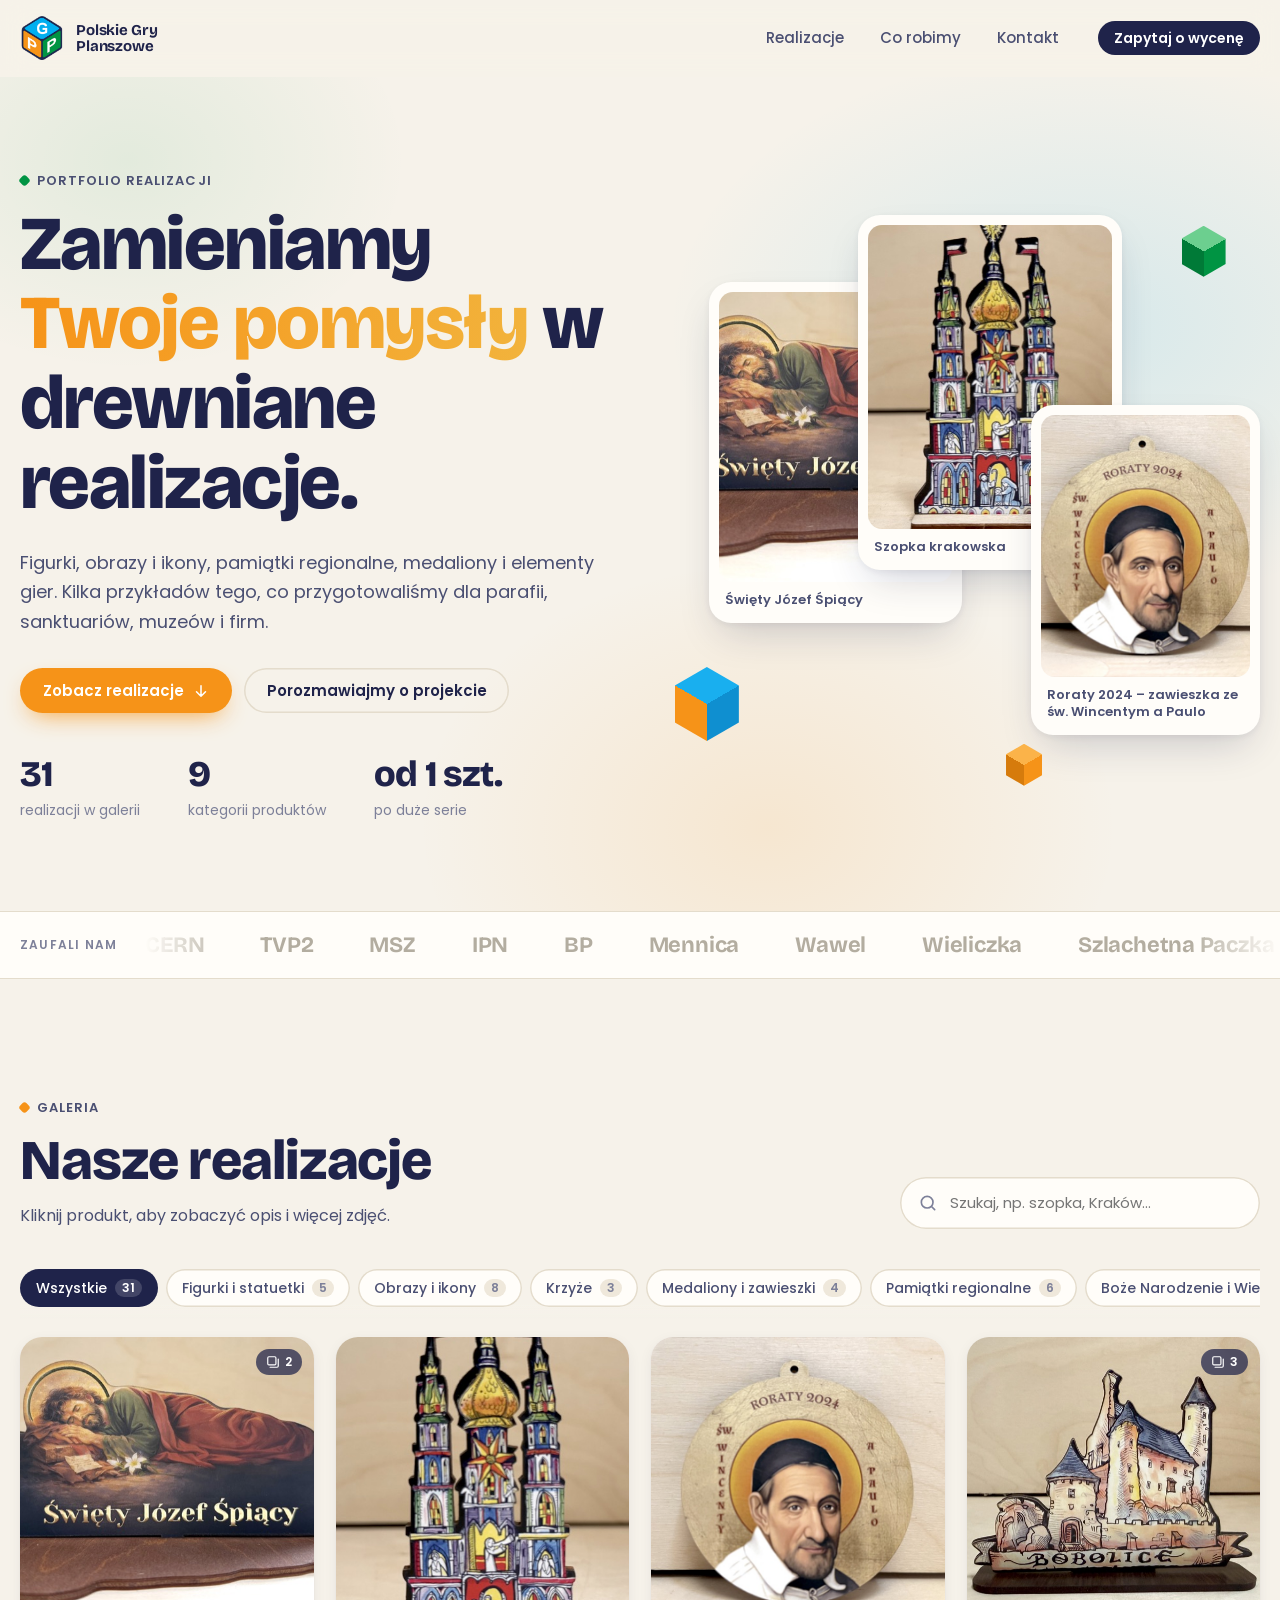
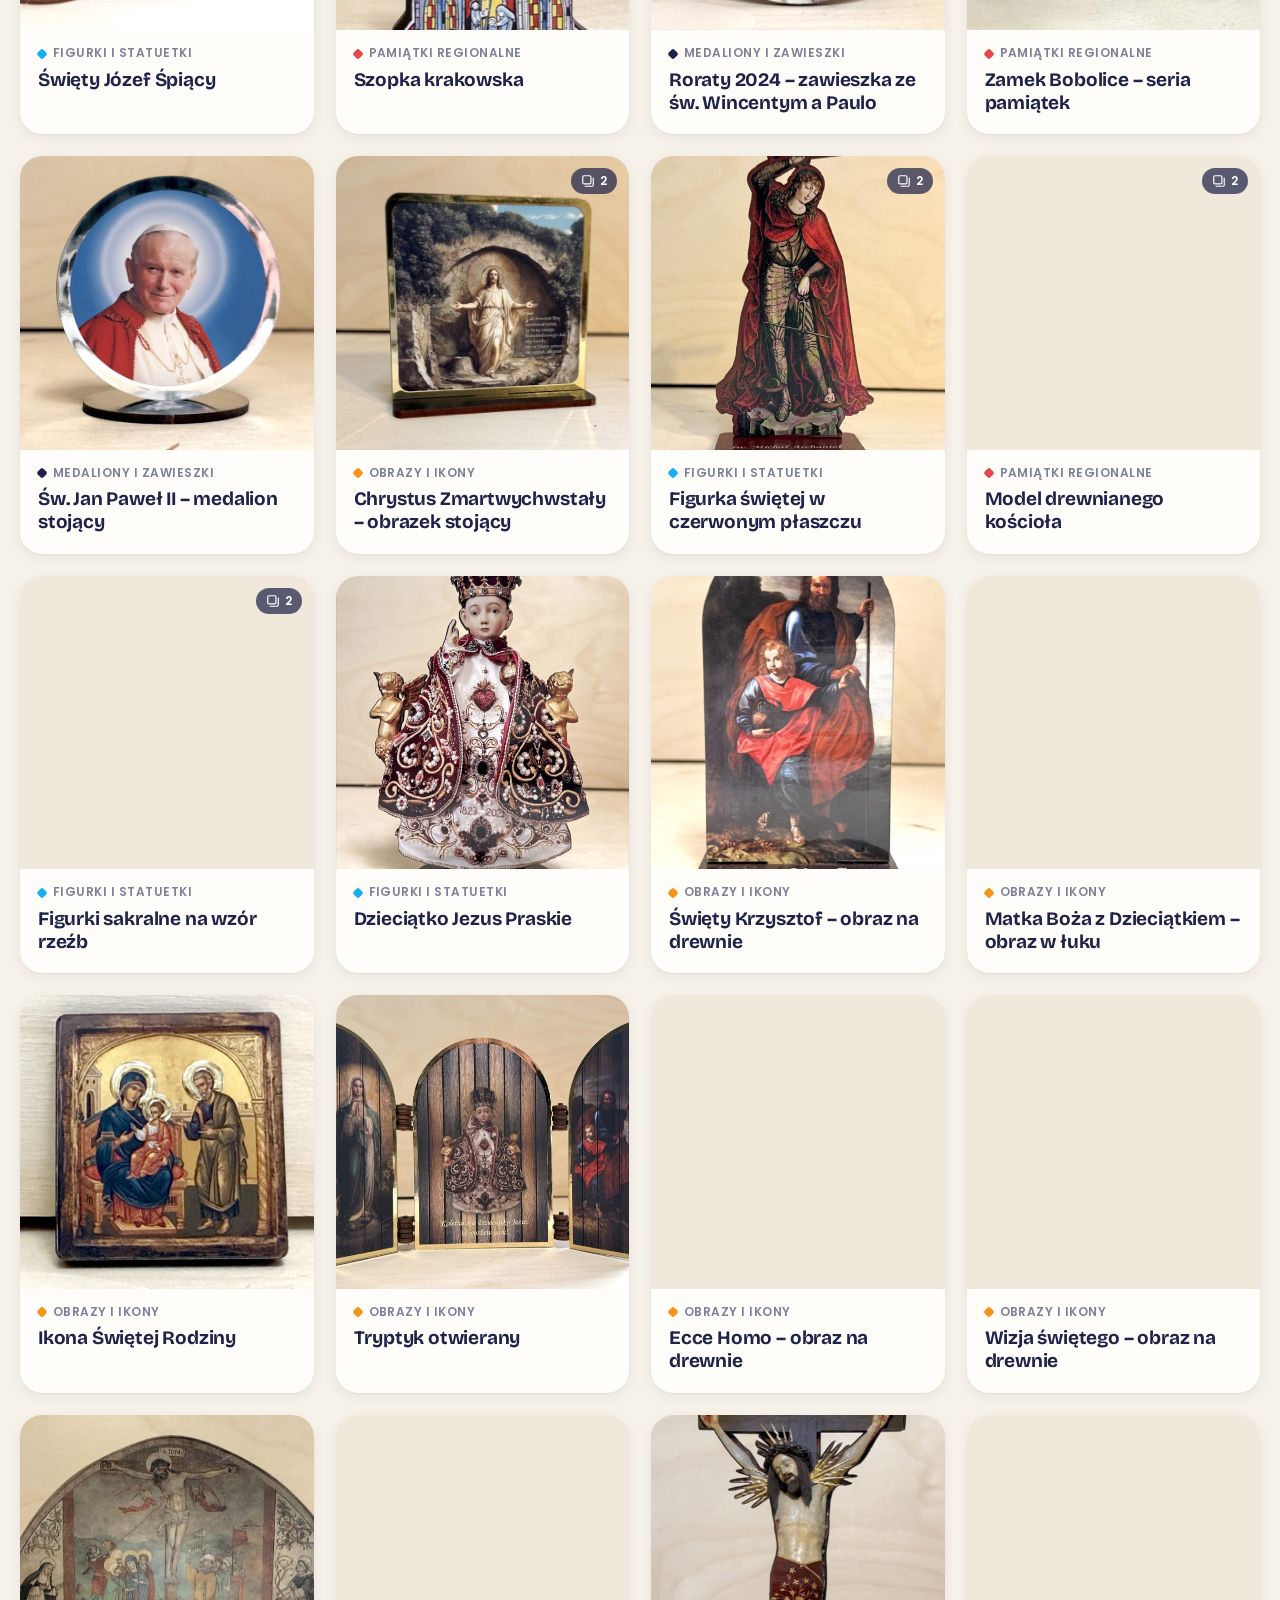
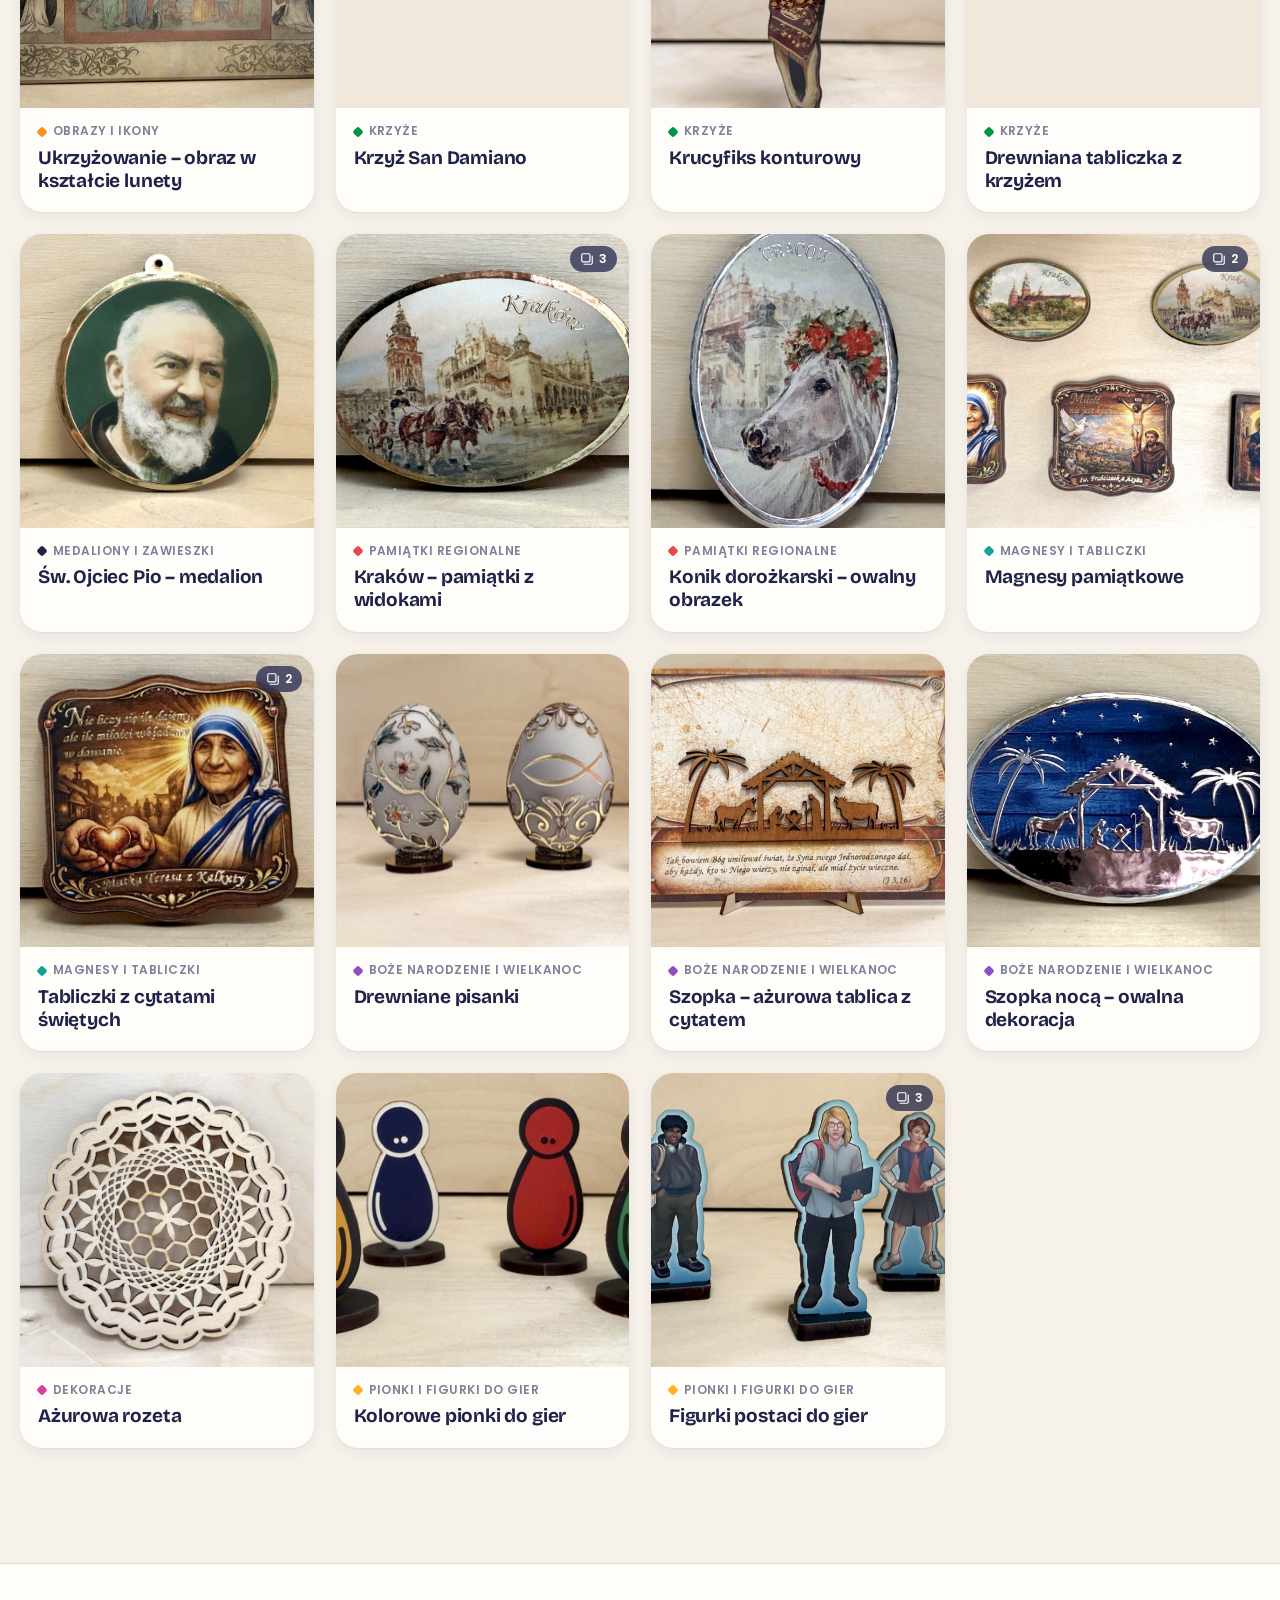
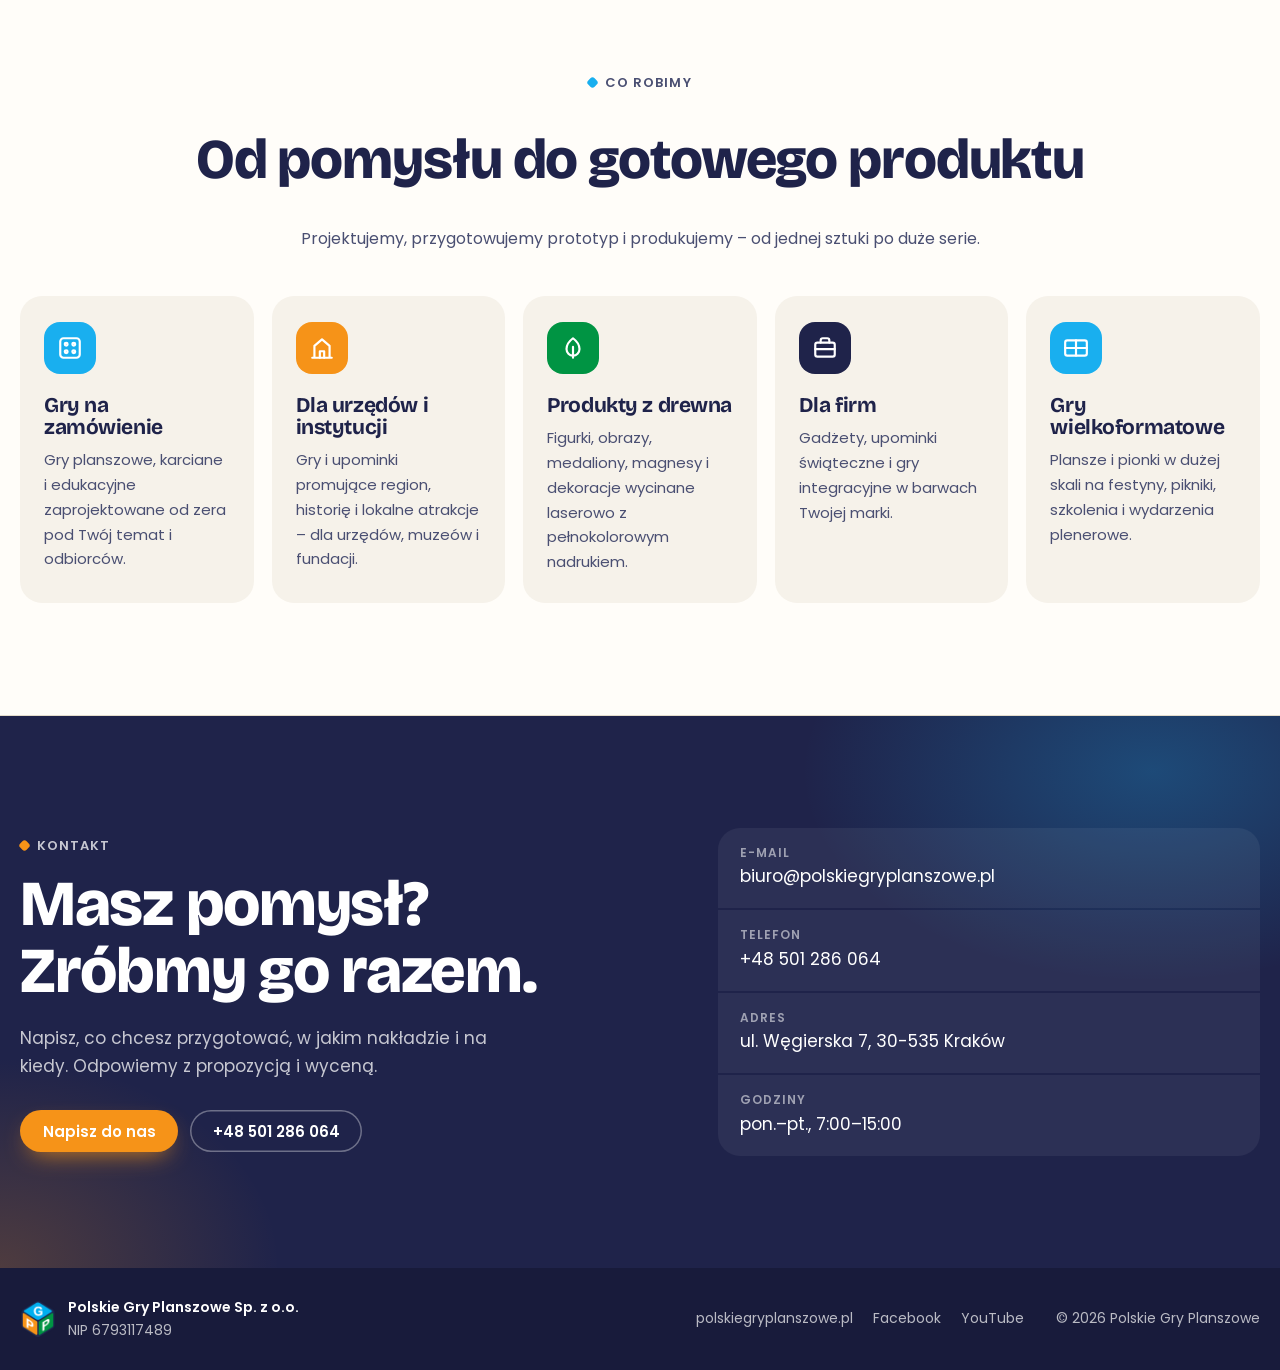
==== index.html @ e3fa3a8a "Strona z realizacjami i panel administracyjny Co-Authored-By: Claude Opus 5.5 <noreply@anthropic.com" ====
<!doctype html>
<html lang="pl">
<head>
  <meta charset="utf-8">
  <meta name="viewport" content="width=device-width, initial-scale=1">
  <title>Nasze realizacje – Polskie Gry Planszowe</title>
  <meta name="description" content="Przykłady realizacji Polskich Gier Planszowych: drewniane figurki, obrazy i ikony, pamiątki regionalne, medaliony, magnesy i elementy gier wykonywane na zamówienie.">
  <meta property="og:title" content="Nasze realizacje – Polskie Gry Planszowe">
  <meta property="og:description" content="Drewniane figurki, obrazy, pamiątki i elementy gier – zobacz, co dla Ciebie wykonamy.">
  <meta property="og:image" content="images/produkty/img-2907.jpg">
  <meta name="theme-color" content="#f6f2ea">
  <link rel="icon" type="image/png" href="images/brand/favicon-32.png">
  <link rel="apple-touch-icon" href="images/brand/apple-touch-icon.png">
  <link rel="preconnect" href="https://fonts.googleapis.com">
  <link rel="preconnect" href="https://fonts.gstatic.com" crossorigin>
  <link href="https://fonts.googleapis.com/css2?family=Bricolage+Grotesque:opsz,wght@12..96,500;12..96,700;12..96,800&family=Poppins:wght@400;500;600&display=swap" rel="stylesheet">
  <link rel="stylesheet" href="assets/css/style.css">
</head>
<body>

<header class="topbar" id="top">
  <div class="wrap topbar__inner">
    <a class="brand" href="#top" aria-label="Polskie Gry Planszowe – początek strony">
      <img src="images/brand/apple-touch-icon.png" alt="" width="44" height="44">
      <span class="brand__name">Polskie Gry<br>Planszowe</span>
    </a>
    <nav class="nav" aria-label="Główna nawigacja">
      <a href="#realizacje">Realizacje</a>
      <a href="#oferta">Co robimy</a>
      <a href="#kontakt">Kontakt</a>
    </nav>
    <a class="btn btn--dark btn--sm" href="#kontakt">Zapytaj o wycenę</a>
  </div>
</header>

<main>
  <section class="hero">
    <div class="wrap hero__inner">
      <div class="hero__copy">
        <p class="eyebrow"><span class="dot dot--green"></span> Portfolio realizacji</p>
        <h1>Zamieniamy <em>Twoje pomysły</em> w drewniane realizacje.</h1>
        <p class="lead">Figurki, obrazy i ikony, pamiątki regionalne, medaliony i elementy gier. Kilka przykładów tego, co przygotowaliśmy dla parafii, sanktuariów, muzeów i firm.</p>
        <div class="hero__cta">
          <a class="btn btn--primary" href="#realizacje">Zobacz realizacje
            <svg viewBox="0 0 24 24" aria-hidden="true"><path d="M12 5v14m0 0-6-6m6 6 6-6"/></svg>
          </a>
          <a class="btn btn--ghost" href="#kontakt">Porozmawiajmy o projekcie</a>
        </div>
        <dl class="stats">
          <div><dt id="stat-products">30+</dt><dd>realizacji w galerii</dd></div>
          <div><dt id="stat-cats">9</dt><dd>kategorii produktów</dd></div>
          <div><dt>od 1 szt.</dt><dd>po duże serie</dd></div>
        </dl>
      </div>
      <div class="hero__stage" id="hero-stage" aria-hidden="true">
        <span class="cube cube--a"></span>
        <span class="cube cube--b"></span>
        <span class="cube cube--c"></span>
      </div>
    </div>
  </section>

  <section class="clients" aria-label="Zaufali nam">
    <div class="clients__label">Zaufali nam</div>
    <div class="marquee">
      <div class="marquee__track">
        <span>CERN</span><span>TVP2</span><span>MSZ</span><span>IPN</span><span>BP</span><span>Mennica</span><span>Wawel</span><span>Wieliczka</span><span>Szlachetna Paczka</span><span>MARR</span><span>Polski Holding</span><span>PKN</span><span>Projekt Rekreator</span>
        <span aria-hidden="true">CERN</span><span aria-hidden="true">TVP2</span><span aria-hidden="true">MSZ</span><span aria-hidden="true">IPN</span><span aria-hidden="true">BP</span><span aria-hidden="true">Mennica</span><span aria-hidden="true">Wawel</span><span aria-hidden="true">Wieliczka</span><span aria-hidden="true">Szlachetna Paczka</span><span aria-hidden="true">MARR</span><span aria-hidden="true">Polski Holding</span><span aria-hidden="true">PKN</span><span aria-hidden="true">Projekt Rekreator</span>
      </div>
    </div>
  </section>

  <section class="gallery" id="realizacje">
    <div class="wrap">
      <div class="section-head">
        <div>
          <p class="eyebrow"><span class="dot dot--orange"></span> Galeria</p>
          <h2>Nasze realizacje</h2>
          <p class="section-head__lead">Kliknij produkt, aby zobaczyć opis i więcej zdjęć.</p>
        </div>
        <label class="search">
          <svg viewBox="0 0 24 24" aria-hidden="true"><circle cx="11" cy="11" r="7"/><path d="m20 20-3.5-3.5"/></svg>
          <input type="search" id="search" placeholder="Szukaj, np. szopka, Kraków…" autocomplete="off">
        </label>
      </div>

      <div class="filters" id="filters" role="tablist" aria-label="Kategorie"></div>

      <div class="grid" id="grid" aria-live="polite"></div>
      <p class="empty" id="empty" hidden>Nic nie znaleźliśmy. Spróbuj innego słowa albo wybierz „Wszystkie”.</p>
    </div>
  </section>

  <section class="offer" id="oferta">
    <div class="wrap">
      <div class="section-head section-head--center">
        <p class="eyebrow"><span class="dot dot--blue"></span> Co robimy</p>
        <h2>Od pomysłu do gotowego produktu</h2>
        <p class="section-head__lead">Projektujemy, przygotowujemy prototyp i produkujemy – od jednej sztuki po duże serie.</p>
      </div>
      <div class="offer__grid">
        <article class="tile tile--blue">
          <span class="tile__icon"><svg viewBox="0 0 24 24"><rect x="3" y="3" width="18" height="18" rx="3"/><circle cx="8.5" cy="8.5" r="1.3"/><circle cx="15.5" cy="15.5" r="1.3"/><circle cx="15.5" cy="8.5" r="1.3"/><circle cx="8.5" cy="15.5" r="1.3"/></svg></span>
          <h3>Gry na zamówienie</h3>
          <p>Gry planszowe, karciane i edukacyjne zaprojektowane od zera pod Twój temat i odbiorców.</p>
        </article>
        <article class="tile tile--orange">
          <span class="tile__icon"><svg viewBox="0 0 24 24"><path d="M3 21h18M5 21V10l7-6 7 6v11"/><path d="M10 21v-6h4v6"/></svg></span>
          <h3>Dla urzędów i instytucji</h3>
          <p>Gry i upominki promujące region, historię i lokalne atrakcje – dla urzędów, muzeów i fundacji.</p>
        </article>
        <article class="tile tile--green">
          <span class="tile__icon"><svg viewBox="0 0 24 24"><path d="M12 3c4 3 6 6.5 6 10a6 6 0 0 1-12 0c0-3.5 2-7 6-10Z"/><path d="M12 21V11"/></svg></span>
          <h3>Produkty z drewna</h3>
          <p>Figurki, obrazy, medaliony, magnesy i dekoracje wycinane laserowo z pełnokolorowym nadrukiem.</p>
        </article>
        <article class="tile tile--navy">
          <span class="tile__icon"><svg viewBox="0 0 24 24"><rect x="3" y="7" width="18" height="13" rx="2"/><path d="M8 7V5a2 2 0 0 1 2-2h4a2 2 0 0 1 2 2v2"/><path d="M3 13h18"/></svg></span>
          <h3>Dla firm</h3>
          <p>Gadżety, upominki świąteczne i gry integracyjne w barwach Twojej marki.</p>
        </article>
        <article class="tile tile--blue">
          <span class="tile__icon"><svg viewBox="0 0 24 24"><rect x="2" y="5" width="20" height="14" rx="2"/><path d="M2 12h20M12 5v14"/></svg></span>
          <h3>Gry wielkoformatowe</h3>
          <p>Plansze i pionki w dużej skali na festyny, pikniki, szkolenia i wydarzenia plenerowe.</p>
        </article>
      </div>
    </div>
  </section>

  <section class="contact" id="kontakt">
    <div class="wrap contact__inner">
      <div>
        <p class="eyebrow eyebrow--light"><span class="dot dot--orange"></span> Kontakt</p>
        <h2>Masz pomysł? <br>Zróbmy go razem.</h2>
        <p class="contact__lead">Napisz, co chcesz przygotować, w jakim nakładzie i na kiedy. Odpowiemy z propozycją i wyceną.</p>
        <div class="contact__cta">
          <a class="btn btn--primary" href="mailto:biuro@polskiegryplanszowe.pl?subject=Zapytanie%20o%20wycen%C4%99">Napisz do nas</a>
          <a class="btn btn--outline-light" href="tel:+48501286064">+48 501 286 064</a>
        </div>
      </div>
      <ul class="contact__list">
        <li><span>E-mail</span><a href="mailto:biuro@polskiegryplanszowe.pl">biuro@polskiegryplanszowe.pl</a></li>
        <li><span>Telefon</span><a href="tel:+48501286064">+48 501 286 064</a></li>
        <li><span>Adres</span>ul. Węgierska 7, 30-535 Kraków</li>
        <li><span>Godziny</span>pon.–pt., 7:00–15:00</li>
      </ul>
    </div>
  </section>
</main>

<footer class="footer">
  <div class="wrap footer__inner">
    <div class="footer__brand">
      <img src="images/brand/apple-touch-icon.png" alt="" width="36" height="36">
      <div>
        <strong>Polskie Gry Planszowe Sp. z o.o.</strong>
        <span>NIP 6793117489</span>
      </div>
    </div>
    <nav class="footer__links" aria-label="Linki">
      <a href="https://polskiegryplanszowe.pl" target="_blank" rel="noopener">polskiegryplanszowe.pl</a>
      <a href="https://www.facebook.com/PolskieGryPlanszowe" target="_blank" rel="noopener">Facebook</a>
      <a href="https://www.youtube.com/PolskieGryPlanszoweKrakow" target="_blank" rel="noopener">YouTube</a>
    </nav>
    <p class="footer__copy">© <span id="year">2026</span> Polskie Gry Planszowe</p>
  </div>
</footer>

<div class="modal" id="modal" role="dialog" aria-modal="true" aria-labelledby="m-title" hidden>
  <div class="modal__backdrop" data-close></div>
  <div class="modal__panel">
    <button class="icon-btn modal__close" data-close aria-label="Zamknij">
      <svg viewBox="0 0 24 24"><path d="M6 6l12 12M18 6 6 18"/></svg>
    </button>
    <div class="viewer">
      <div class="viewer__stage" id="m-stage">
        <img id="m-img" alt="">
        <button class="icon-btn viewer__nav viewer__nav--prev" id="m-prev" aria-label="Poprzednie zdjęcie">
          <svg viewBox="0 0 24 24"><path d="m15 5-7 7 7 7"/></svg>
        </button>
        <button class="icon-btn viewer__nav viewer__nav--next" id="m-next" aria-label="Następne zdjęcie">
          <svg viewBox="0 0 24 24"><path d="m9 5 7 7-7 7"/></svg>
        </button>
        <span class="viewer__count" id="m-count"></span>
      </div>
      <div class="viewer__thumbs" id="m-thumbs"></div>
    </div>
    <div class="details">
      <div class="details__cats" id="m-cats"></div>
      <h3 class="details__title" id="m-title"></h3>
      <div class="details__desc" id="m-desc"></div>
      <div class="details__tags" id="m-tags"></div>
      <div class="details__cta">
        <a class="btn btn--primary" id="m-ask" href="#">Zapytaj o podobny produkt</a>
        <button class="btn btn--ghost" id="m-share" type="button">
          <svg viewBox="0 0 24 24" aria-hidden="true"><path d="M10 14a4 4 0 0 0 5.7 0l3-3a4 4 0 0 0-5.7-5.7l-1 1"/><path d="M14 10a4 4 0 0 0-5.7 0l-3 3a4 4 0 0 0 5.7 5.7l1-1"/></svg>
          <span>Kopiuj link</span>
        </button>
      </div>
      <p class="details__note">Każdy produkt wykonamy w Twojej wersji: z innym wizerunkiem, napisem, kształtem lub w innym rozmiarze.</p>
    </div>
  </div>
</div>

<script src="assets/js/app.js"></script>
</body>
</html>
---- assets/css/style.css ----
/* ===== Polskie Gry Planszowe – galeria realizacji ===== */
:root {
  --bg: #f6f2ea;
  --bg-2: #efe8db;
  --surface: #fffdf9;
  --ink: #1f234a;
  --ink-2: #4a4f72;
  --muted: #7d8099;
  --line: #e4dccc;
  --blue: #19afef;
  --orange: #f69318;
  --green: #009443;
  --navy: #1f234a;
  --radius: 22px;
  --radius-sm: 14px;
  --shadow-sm: 0 1px 2px rgba(31, 35, 74, .06), 0 4px 14px rgba(31, 35, 74, .06);
  --shadow: 0 2px 6px rgba(31, 35, 74, .06), 0 18px 40px -12px rgba(31, 35, 74, .22);
  --ease: cubic-bezier(.2, .8, .2, 1);
  --display: "Bricolage Grotesque", "Poppins", system-ui, sans-serif;
  --body: "Poppins", system-ui, -apple-system, "Segoe UI", sans-serif;
}

*, *::before, *::after { box-sizing: border-box; }
html { scroll-behavior: smooth; scroll-padding-top: 90px; }
body {
  margin: 0;
  background: var(--bg);
  color: var(--ink);
  font: 400 16px/1.65 var(--body);
  -webkit-font-smoothing: antialiased;
  overflow-x: hidden;
}
body.is-locked { overflow: hidden; }
img { max-width: 100%; display: block; }
a { color: inherit; }
h1, h2, h3 { font-family: var(--display); line-height: 1.05; letter-spacing: -.02em; margin: 0; }
svg { width: 1.25em; height: 1.25em; fill: none; stroke: currentColor; stroke-width: 2; stroke-linecap: round; stroke-linejoin: round; flex: none; }

.wrap { width: min(1240px, 100% - 32px); margin-inline: auto; }

/* ---------- Buttons ---------- */
.btn {
  display: inline-flex; align-items: center; justify-content: center; gap: .55em;
  padding: .9em 1.5em; border-radius: 999px; border: 0;
  font: 600 15px/1 var(--body); text-decoration: none; cursor: pointer;
  transition: transform .25s var(--ease), box-shadow .25s var(--ease), background .25s;
  white-space: nowrap;
}
.btn:hover { transform: translateY(-2px); }
.btn:active { transform: translateY(0); }
.btn--sm { padding: .7em 1.15em; font-size: 14px; }
.btn--primary { background: var(--orange); color: #fff; box-shadow: 0 10px 24px -10px rgba(246, 147, 24, .9); }
.btn--primary:hover { box-shadow: 0 14px 30px -10px rgba(246, 147, 24, 1); }
.btn--dark { background: var(--navy); color: #fff; }
.btn--ghost { background: transparent; color: var(--ink); box-shadow: inset 0 0 0 1.5px var(--line); }
.btn--ghost:hover { box-shadow: inset 0 0 0 1.5px var(--ink); }
.btn--outline-light { background: transparent; color: #fff; box-shadow: inset 0 0 0 1.5px rgba(255,255,255,.35); }
.btn--outline-light:hover { box-shadow: inset 0 0 0 1.5px #fff; }
.btn svg { width: 18px; height: 18px; }

.icon-btn {
  display: grid; place-items: center; width: 44px; height: 44px; border-radius: 50%;
  border: 0; background: var(--surface); color: var(--ink); cursor: pointer;
  box-shadow: var(--shadow-sm); transition: transform .2s var(--ease), background .2s;
}
.icon-btn:hover { transform: scale(1.06); }
.icon-btn svg { width: 20px; height: 20px; }

.eyebrow {
  display: inline-flex; align-items: center; gap: .6em; margin: 0 0 18px;
  font: 600 13px/1 var(--body); letter-spacing: .08em; text-transform: uppercase; color: var(--ink-2);
}
.eyebrow--light { color: rgba(255,255,255,.75); }
.dot { width: 9px; height: 9px; border-radius: 3px; transform: rotate(45deg); }
.dot--green { background: var(--green); }
.dot--orange { background: var(--orange); }
.dot--blue { background: var(--blue); }

/* ---------- Topbar ---------- */
.topbar {
  position: sticky; top: 0; z-index: 40;
  background: rgba(246, 242, 234, .78);
  backdrop-filter: saturate(1.4) blur(14px);
  -webkit-backdrop-filter: saturate(1.4) blur(14px);
  border-bottom: 1px solid transparent;
  transition: border-color .3s, background .3s;
}
.topbar.is-scrolled { border-color: var(--line); background: rgba(246, 242, 234, .92); }
.topbar__inner { display: flex; align-items: center; gap: 24px; height: 76px; }
.brand { display: flex; align-items: center; gap: 12px; text-decoration: none; margin-right: auto; }
.brand img { width: 44px; height: 44px; }
.brand__name { font: 700 15px/1.1 var(--display); letter-spacing: -.01em; }
.nav { display: flex; gap: 6px; }
.nav a {
  padding: .55em 1em; border-radius: 999px; text-decoration: none;
  font-weight: 500; font-size: 15px; color: var(--ink-2); transition: background .2s, color .2s;
}
.nav a:hover { background: var(--bg-2); color: var(--ink); }

/* ---------- Hero ---------- */
.hero { position: relative; padding: clamp(40px, 7vw, 96px) 0 clamp(48px, 7vw, 88px); }
.hero::before {
  content: ""; position: absolute; inset: 0; z-index: -1; pointer-events: none;
  background:
    radial-gradient(600px 400px at 85% 30%, rgba(25, 175, 239, .14), transparent 70%),
    radial-gradient(500px 380px at 60% 90%, rgba(246, 147, 24, .12), transparent 70%),
    radial-gradient(400px 300px at 10% 10%, rgba(0, 148, 67, .08), transparent 70%);
}
.hero__inner { display: grid; grid-template-columns: 1.05fr 1fr; gap: clamp(32px, 5vw, 72px); align-items: center; }
.hero h1 { font-size: clamp(40px, 6vw, 76px); font-weight: 800; }
.hero h1 em {
  font-style: normal;
  background: linear-gradient(100deg, var(--orange) 0%, #f2b33c 100%);
  -webkit-background-clip: text; background-clip: text; color: transparent;
}
.lead { font-size: clamp(16px, 1.4vw, 19px); color: var(--ink-2); max-width: 34em; margin: 24px 0 32px; }
.hero__cta { display: flex; flex-wrap: wrap; gap: 12px; }
.stats { display: flex; gap: clamp(20px, 4vw, 48px); margin: 44px 0 0; padding: 0; }
.stats div { margin: 0; }
.stats dt { font: 800 clamp(28px, 3vw, 36px)/1 var(--display); letter-spacing: -.02em; }
.stats dd { margin: 6px 0 0; font-size: 14px; color: var(--muted); }

.hero__stage { position: relative; height: clamp(380px, 46vw, 560px); }
.hero-card {
  position: absolute; margin: 0; padding: 10px 10px 14px; background: var(--surface);
  border-radius: var(--radius); box-shadow: var(--shadow); cursor: pointer;
  transition: transform .5s var(--ease), box-shadow .5s var(--ease);
  animation: float 7s ease-in-out infinite;
}
.hero-card img { width: 100%; aspect-ratio: 4 / 5; object-fit: cover; border-radius: 14px; }
.hero-card figcaption { font: 600 13px/1.3 var(--body); padding: 10px 6px 0; color: var(--ink-2); }
.hero-card:hover { box-shadow: 0 30px 60px -20px rgba(31, 35, 74, .45); z-index: 5; }
.hero-card:nth-child(1) { width: 44%; left: 4%; top: 12%; --r: -7deg; animation-delay: -1s; }
.hero-card:nth-child(2) { width: 46%; left: 30%; top: 0; --r: 3deg; z-index: 2; animation-delay: -3s; }
.hero-card:nth-child(3) { width: 40%; right: 0; top: 34%; --r: 9deg; z-index: 3; animation-delay: -5s; }
@keyframes float {
  0%, 100% { transform: rotate(var(--r)) translateY(0); }
  50% { transform: rotate(var(--r)) translateY(-12px); }
}

/* Isometric cube decorations (motive from the logo) */
.cube { position: absolute; width: 64px; height: 74px; z-index: 4; animation: bob 6s ease-in-out infinite; }
.cube::before {
  content: ""; position: absolute; inset: 0;
  clip-path: polygon(50% 0, 100% 25%, 100% 75%, 50% 100%, 0 75%, 0 25%);
  background: conic-gradient(from -60deg at 50% 50%, var(--c1) 0 120deg, var(--c2) 0 240deg, var(--c3) 0);
}
.cube--a { --c1: #19afef; --c2: #0f8fd0; --c3: #f69318; left: -2%; bottom: 6%; }
.cube--b { --c1: #6ccf8f; --c2: #009443; --c3: #007a37; right: 6%; top: 2%; width: 44px; height: 51px; animation-delay: -2s; }
.cube--c { --c1: #fbb349; --c2: #f69318; --c3: #d67b0c; right: 38%; bottom: -2%; width: 36px; height: 42px; animation-delay: -4s; }
@keyframes bob { 0%, 100% { transform: translateY(0) rotate(0); } 50% { transform: translateY(-14px) rotate(6deg); } }

/* ---------- Clients marquee ---------- */
.clients {
  display: flex; align-items: center; gap: 28px; padding: 22px 0;
  border-block: 1px solid var(--line); background: var(--surface);
}
.clients__label {
  flex: none; padding-left: max(16px, (100vw - 1240px) / 2);
  font: 600 12px/1 var(--body); letter-spacing: .1em; text-transform: uppercase; color: var(--muted);
}
.marquee {
  overflow: hidden; flex: 1;
  mask-image: linear-gradient(90deg, transparent, #000 8%, #000 92%, transparent);
  -webkit-mask-image: linear-gradient(90deg, transparent, #000 8%, #000 92%, transparent);
}
.marquee__track { display: flex; gap: 56px; width: max-content; animation: marquee 40s linear infinite; }
.marquee__track span { font: 700 22px/1 var(--display); color: #b3ada0; letter-spacing: -.01em; white-space: nowrap; }
@keyframes marquee { to { transform: translateX(calc(-50% - 28px)); } }

/* ---------- Gallery ---------- */
.gallery { padding: clamp(64px, 9vw, 120px) 0; }
.section-head { display: flex; align-items: flex-end; justify-content: space-between; gap: 24px; flex-wrap: wrap; margin-bottom: 28px; }
.section-head h2 { font-size: clamp(34px, 4.5vw, 56px); font-weight: 800; }
.section-head__lead { color: var(--ink-2); margin: 12px 0 0; }
.section-head--center { flex-direction: column; align-items: center; text-align: center; }

.search {
  display: flex; align-items: center; gap: 10px; width: min(360px, 100%);
  padding: 0 18px; height: 52px; border-radius: 999px; background: var(--surface);
  box-shadow: inset 0 0 0 1.5px var(--line); color: var(--muted); transition: box-shadow .2s;
}
.search:focus-within { box-shadow: inset 0 0 0 2px var(--blue); color: var(--ink); }
.search input { flex: 1; min-width: 0; border: 0; background: none; outline: none; font: 400 15px var(--body); color: var(--ink); }

.filters {
  position: sticky; top: 76px; z-index: 20;
  display: flex; gap: 8px; padding: 12px 0; margin-bottom: 18px;
  overflow-x: auto; scrollbar-width: none;
  background: linear-gradient(var(--bg) 75%, transparent);
}
.filters::-webkit-scrollbar { display: none; }
.chip {
  display: inline-flex; align-items: center; gap: 8px; flex: none;
  padding: 10px 16px; border-radius: 999px; border: 0; cursor: pointer;
  background: var(--surface); color: var(--ink-2); font: 500 14px/1 var(--body);
  box-shadow: inset 0 0 0 1.5px var(--line); transition: all .25s var(--ease);
}
.chip:hover { color: var(--ink); box-shadow: inset 0 0 0 1.5px var(--ink-2); }
.chip small { font-size: 12px; font-weight: 600; padding: 3px 7px; border-radius: 999px; background: var(--bg-2); color: var(--muted); }
.chip[aria-selected="true"] { background: var(--navy); color: #fff; box-shadow: none; }
.chip[aria-selected="true"] small { background: rgba(255,255,255,.16); color: #fff; }

.grid { display: grid; grid-template-columns: repeat(auto-fill, minmax(260px, 1fr)); gap: 22px; }
.card {
  position: relative; display: flex; flex-direction: column; padding: 0; border: 0; text-align: left;
  background: var(--surface); border-radius: var(--radius); overflow: hidden; cursor: pointer;
  box-shadow: var(--shadow-sm); font: inherit; color: inherit;
  transition: transform .45s var(--ease), box-shadow .45s var(--ease);
  opacity: 0; transform: translateY(18px);
}
.card.is-in { opacity: 1; transform: none; }
.card:hover { transform: translateY(-6px); box-shadow: var(--shadow); }
.card:focus-visible { outline: 3px solid var(--blue); outline-offset: 3px; }
.card__media { position: relative; aspect-ratio: 1; overflow: hidden; background: var(--bg-2); }
.card__media img { width: 100%; height: 100%; object-fit: cover; transition: transform .8s var(--ease); }
.card:hover .card__media img { transform: scale(1.06); }
.card__media::after {
  content: ""; position: absolute; inset: 0;
  background: linear-gradient(to top, rgba(31,35,74,.45), transparent 45%);
  opacity: 0; transition: opacity .4s;
}
.card:hover .card__media::after { opacity: 1; }
.card__more {
  position: absolute; left: 14px; bottom: 14px; z-index: 2;
  display: inline-flex; align-items: center; gap: 6px; padding: 8px 14px; border-radius: 999px;
  background: #fff; color: var(--ink); font: 600 13px/1 var(--body);
  opacity: 0; transform: translateY(8px); transition: all .35s var(--ease);
}
.card:hover .card__more { opacity: 1; transform: none; }
.card__count {
  position: absolute; top: 12px; right: 12px; z-index: 2;
  display: inline-flex; align-items: center; gap: 5px; padding: 6px 10px; border-radius: 999px;
  background: rgba(31,35,74,.72); color: #fff; font: 600 12px/1 var(--body);
  backdrop-filter: blur(6px); -webkit-backdrop-filter: blur(6px);
}
.card__count svg { width: 14px; height: 14px; }
.card__body { padding: 16px 18px 20px; }
.card__cat { display: flex; align-items: center; gap: 7px; font: 600 12px/1.2 var(--body); letter-spacing: .04em; text-transform: uppercase; color: var(--muted); }
.card__cat i { width: 8px; height: 8px; border-radius: 2px; transform: rotate(45deg); flex: none; }
.card__title { margin: 8px 0 0; font: 700 19px/1.2 var(--display); letter-spacing: -.01em; }

.empty { text-align: center; color: var(--muted); padding: 48px 0; }

/* ---------- Offer ---------- */
.offer { padding: clamp(64px, 9vw, 112px) 0; background: var(--surface); border-block: 1px solid var(--line); }
.offer__grid { display: grid; grid-template-columns: repeat(auto-fit, minmax(210px, 1fr)); gap: 18px; margin-top: 44px; }
.tile {
  padding: 26px 24px 28px; border-radius: var(--radius); background: var(--bg);
  transition: transform .4s var(--ease), box-shadow .4s var(--ease);
}
.tile:hover { transform: translateY(-4px); box-shadow: var(--shadow-sm); }
.tile__icon { display: grid; place-items: center; width: 52px; height: 52px; border-radius: 16px; color: #fff; margin-bottom: 20px; }
.tile__icon svg { width: 26px; height: 26px; }
.tile--blue .tile__icon { background: var(--blue); }
.tile--orange .tile__icon { background: var(--orange); }
.tile--green .tile__icon { background: var(--green); }
.tile--navy .tile__icon { background: var(--navy); }
.tile h3 { font-size: 21px; margin-bottom: 10px; }
.tile p { margin: 0; color: var(--ink-2); font-size: 15px; }

/* ---------- Contact ---------- */
.contact {
  position: relative; overflow: hidden; padding: clamp(64px, 9vw, 112px) 0;
  background: var(--navy); color: #fff;
}
.contact::before {
  content: ""; position: absolute; inset: 0; pointer-events: none;
  background:
    radial-gradient(500px 300px at 90% 10%, rgba(25,175,239,.28), transparent 70%),
    radial-gradient(400px 300px at 0% 100%, rgba(246,147,24,.22), transparent 70%);
}
.contact__inner { position: relative; display: grid; grid-template-columns: 1.2fr 1fr; gap: 48px; align-items: center; }
.contact h2 { font-size: clamp(36px, 5vw, 64px); font-weight: 800; }
.contact__lead { color: rgba(255,255,255,.75); max-width: 30em; margin: 20px 0 30px; font-size: 17px; }
.contact__cta { display: flex; flex-wrap: wrap; gap: 12px; }
.contact__list { list-style: none; margin: 0; padding: 0; display: grid; gap: 2px; border-radius: var(--radius); overflow: hidden; }
.contact__list li { display: grid; gap: 2px; padding: 18px 22px; background: rgba(255,255,255,.06); font-size: 17px; }
.contact__list span { font: 600 12px/1.2 var(--body); letter-spacing: .08em; text-transform: uppercase; color: rgba(255,255,255,.55); }
.contact__list a { text-decoration: none; }
.contact__list a:hover { color: var(--orange); }

/* ---------- Footer ---------- */
.footer { padding: 28px 0; background: #181b3b; color: rgba(255,255,255,.7); font-size: 14px; }
.footer__inner { display: flex; align-items: center; flex-wrap: wrap; gap: 20px 32px; }
.footer__brand { display: flex; align-items: center; gap: 12px; margin-right: auto; }
.footer__brand strong { display: block; color: #fff; font-weight: 600; }
.footer__links { display: flex; flex-wrap: wrap; gap: 20px; }
.footer__links a { text-decoration: none; }
.footer__links a:hover { color: #fff; }
.footer__copy { margin: 0; }

/* ---------- Modal ---------- */
.modal { position: fixed; inset: 0; z-index: 100; display: grid; place-items: center; padding: 24px; }
.modal[hidden] { display: none; }
.modal__backdrop {
  position: absolute; inset: 0; background: rgba(20, 22, 48, .62);
  backdrop-filter: blur(8px); -webkit-backdrop-filter: blur(8px);
  animation: fade .3s ease;
}
.modal__panel {
  position: relative; display: grid; grid-template-columns: minmax(0, 1.45fr) minmax(0, 1fr);
  width: min(1180px, 100%); max-height: calc(100dvh - 48px);
  background: var(--surface); border-radius: 28px; overflow: hidden;
  box-shadow: 0 40px 100px -20px rgba(0,0,0,.5);
  animation: pop .45s var(--ease);
}
.modal__close { position: absolute; top: 16px; right: 16px; z-index: 5; }
@keyframes fade { from { opacity: 0; } }
@keyframes pop { from { opacity: 0; transform: translateY(24px) scale(.97); } }

.viewer { display: flex; flex-direction: column; background: var(--bg-2); min-height: 0; }
.viewer__stage { position: relative; flex: 1; min-height: 0; display: grid; place-items: center; overflow: hidden; touch-action: pan-y; }
.viewer__stage img {
  width: 100%; height: 100%; max-height: calc(100dvh - 48px - 104px); object-fit: contain;
  transition: opacity .25s ease;
}
.viewer__stage img.is-loading { opacity: 0; }
.viewer__nav { position: absolute; top: 50%; transform: translateY(-50%); }
.viewer__nav:hover { transform: translateY(-50%) scale(1.06); }
.viewer__nav--prev { left: 16px; }
.viewer__nav--next { right: 16px; }
.viewer__count {
  position: absolute; left: 16px; bottom: 16px; padding: 6px 12px; border-radius: 999px;
  background: rgba(31,35,74,.72); color: #fff; font: 600 12px/1 var(--body);
}
.viewer__thumbs { display: flex; gap: 10px; padding: 14px 16px; overflow-x: auto; scrollbar-width: thin; }
.viewer__thumbs button {
  flex: none; width: 68px; height: 68px; padding: 0; border: 0; border-radius: 12px; overflow: hidden;
  cursor: pointer; opacity: .55; outline: 2.5px solid transparent; outline-offset: 2px;
  transition: opacity .2s, outline-color .2s; background: none;
}
.viewer__thumbs button:hover { opacity: .9; }
.viewer__thumbs button[aria-current="true"] { opacity: 1; outline-color: var(--orange); }
.viewer__thumbs img { width: 100%; height: 100%; object-fit: cover; }
.viewer.is-single .viewer__nav, .viewer.is-single .viewer__thumbs, .viewer.is-single .viewer__count { display: none; }

.details { padding: 44px 40px 36px; overflow-y: auto; display: flex; flex-direction: column; }
.details__cats { display: flex; flex-wrap: wrap; gap: 8px; margin-bottom: 16px; padding-right: 48px; }
.details__cats span {
  display: inline-flex; align-items: center; gap: 7px; padding: 6px 12px; border-radius: 999px;
  background: var(--bg); font: 600 12px/1.2 var(--body); color: var(--ink-2);
}
.details__cats i { width: 8px; height: 8px; border-radius: 2px; transform: rotate(45deg); }
.details__title { font-size: clamp(28px, 3vw, 38px); font-weight: 800; }
.details__desc { color: var(--ink-2); margin-top: 18px; }
.details__desc p { margin: 0 0 1em; }
.details__tags { display: flex; flex-wrap: wrap; gap: 6px; margin: 4px 0 28px; }
.details__tags span { padding: 5px 11px; border-radius: 8px; background: var(--bg); font-size: 13px; color: var(--muted); }
.details__cta { display: flex; flex-wrap: wrap; gap: 10px; margin-top: auto; }
.details__note { margin: 18px 0 0; font-size: 13px; color: var(--muted); }

.toast {
  position: fixed; left: 50%; bottom: 28px; z-index: 200; transform: translate(-50%, 20px);
  padding: 12px 20px; border-radius: 999px; background: var(--navy); color: #fff; font-weight: 500; font-size: 14px;
  opacity: 0; transition: all .35s var(--ease); pointer-events: none;
}
.toast.is-on { opacity: 1; transform: translate(-50%, 0); }

/* ---------- Responsive ---------- */
@media (max-width: 960px) {
  .hero__inner { grid-template-columns: 1fr; }
  .hero__stage { height: clamp(320px, 80vw, 480px); max-width: 560px; width: 100%; margin-inline: auto; }
  .contact__inner { grid-template-columns: 1fr; }
  .modal { padding: 0; }
  .modal__panel { grid-template-columns: 1fr; grid-template-rows: auto auto; align-content: start; max-height: 100dvh; height: 100dvh; border-radius: 0; overflow-y: auto; }
  .viewer { min-height: auto; }
  .viewer__stage { flex: none; height: min(58vh, 560px); }
  .viewer__stage img { max-height: none; }
  .details { padding: 28px 20px 32px; overflow: visible; }
}
@media (max-width: 720px) {
  .nav { display: none; }
  .topbar__inner { height: 66px; }
  .filters { top: 66px; }
  html { scroll-padding-top: 76px; }
  .brand img { width: 38px; height: 38px; }
  .stats { gap: 22px; }
  .grid { grid-template-columns: repeat(2, minmax(0, 1fr)); gap: 12px; }
  .card { border-radius: 16px; }
  .card__body { padding: 12px 12px 14px; }
  .card__title { font-size: 15px; }
  .card__cat { font-size: 10px; }
  .card__more { display: none; }
  .clients__label { display: none; }
  .search { width: 100%; }
  .viewer__nav { width: 38px; height: 38px; }
  .viewer__nav--prev { left: 10px; }
  .viewer__nav--next { right: 10px; }
}
@media (max-width: 380px) {
  .topbar .btn { display: none; }
}

@media (prefers-reduced-motion: reduce) {
  *, *::before, *::after { animation: none !important; transition-duration: .01ms !important; }
  html { scroll-behavior: auto; }
  .card { opacity: 1; transform: none; }
}
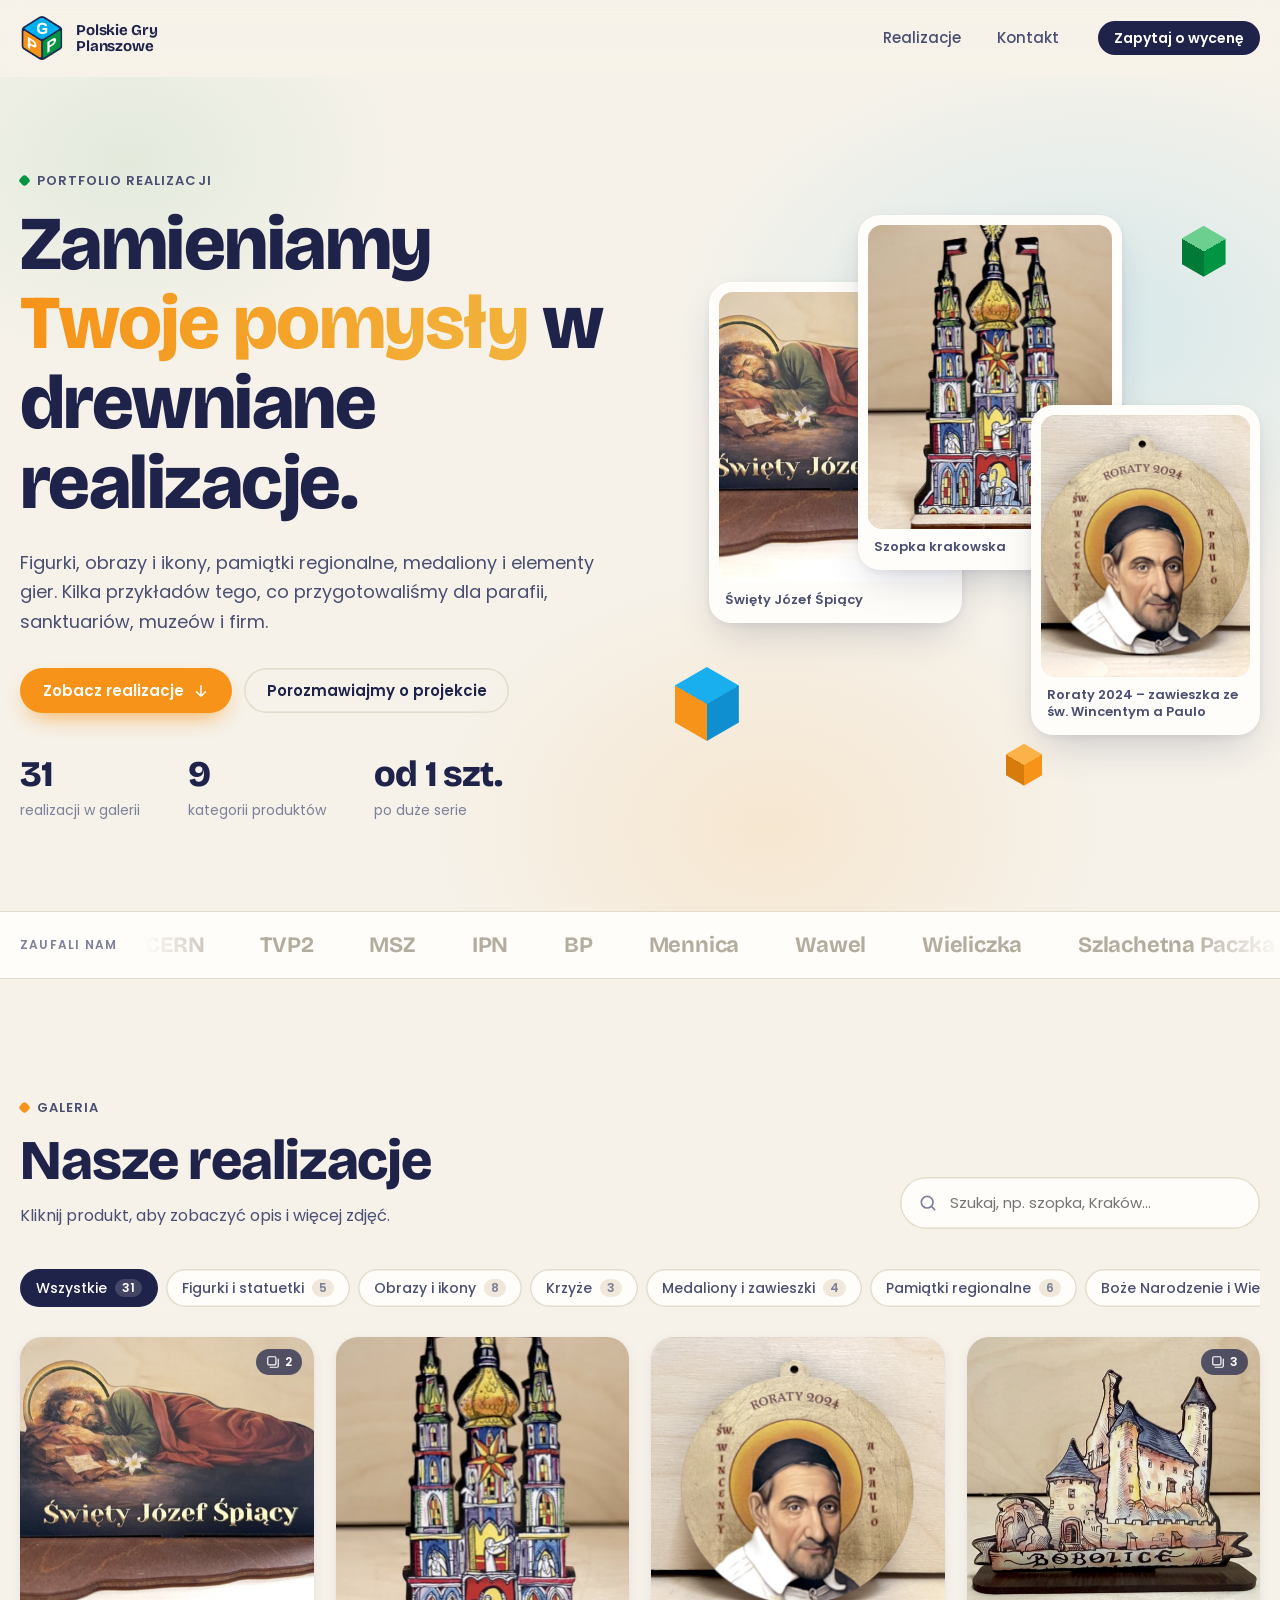
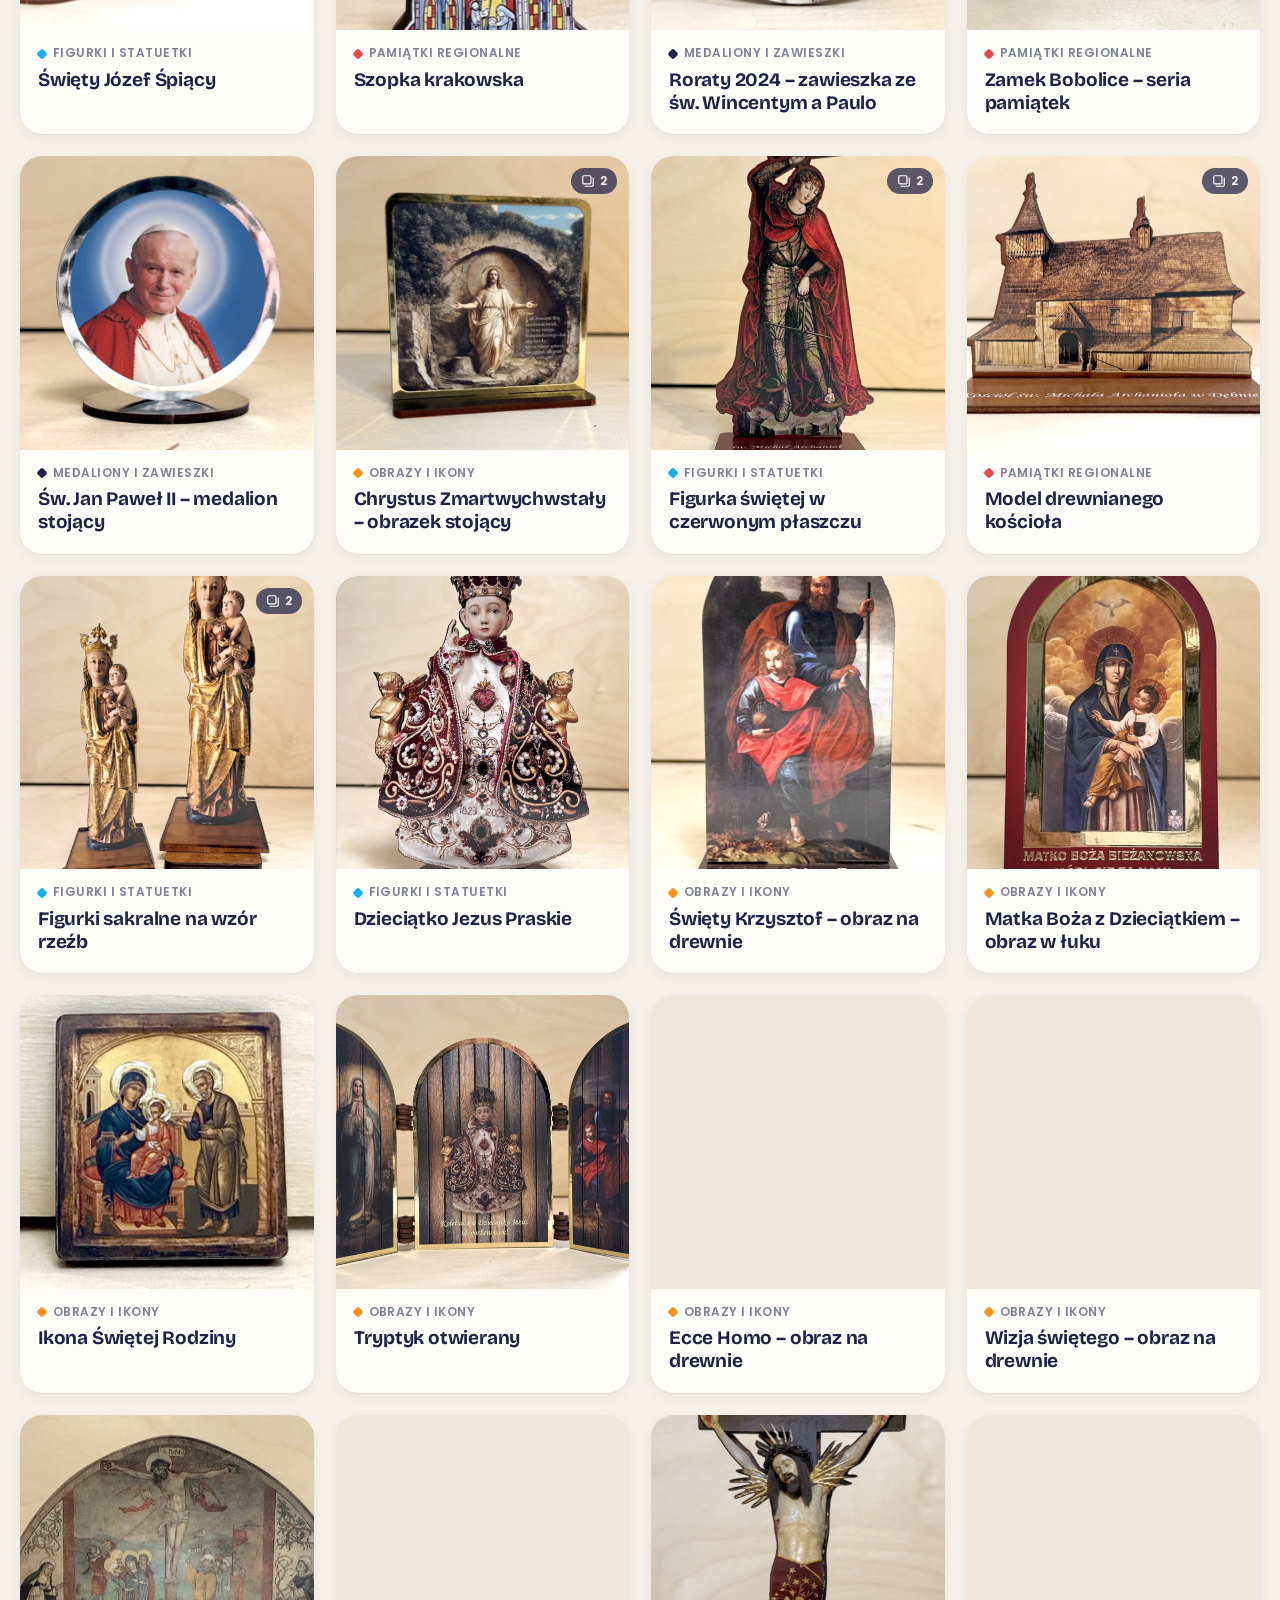
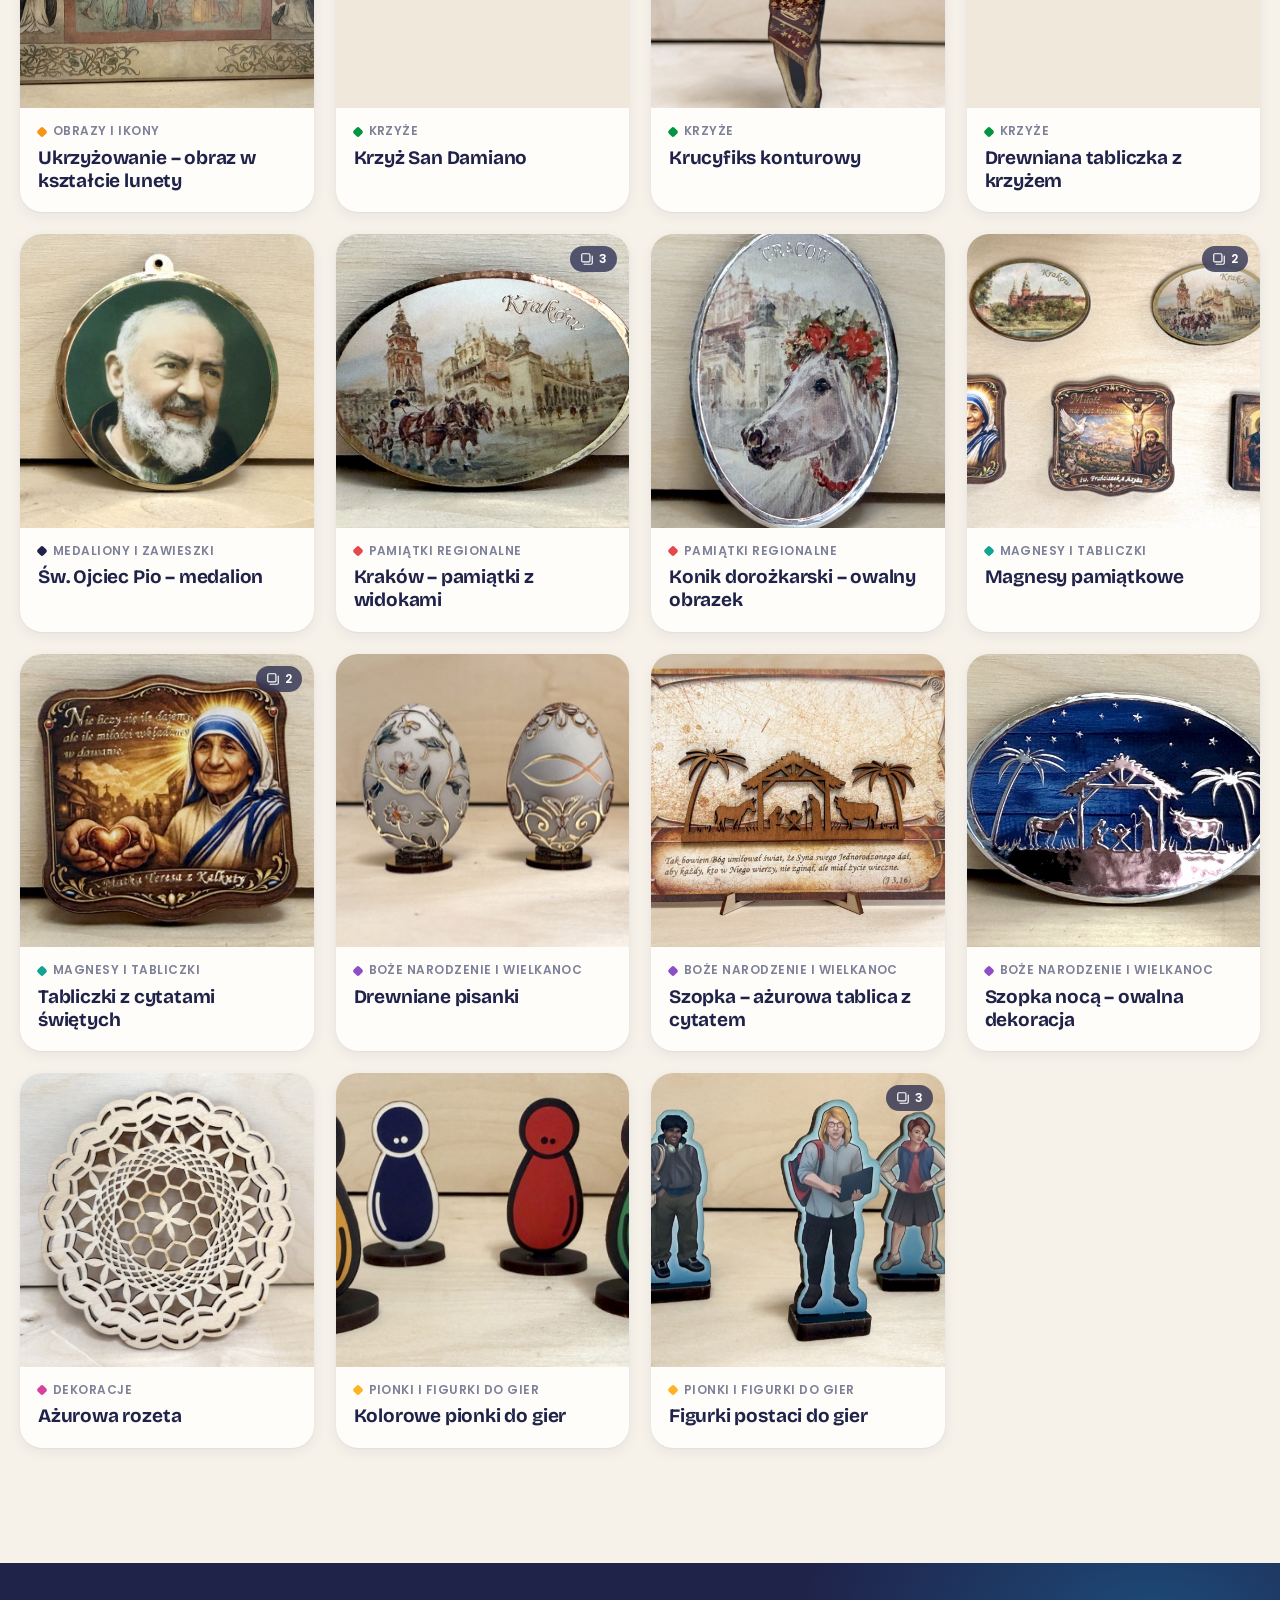
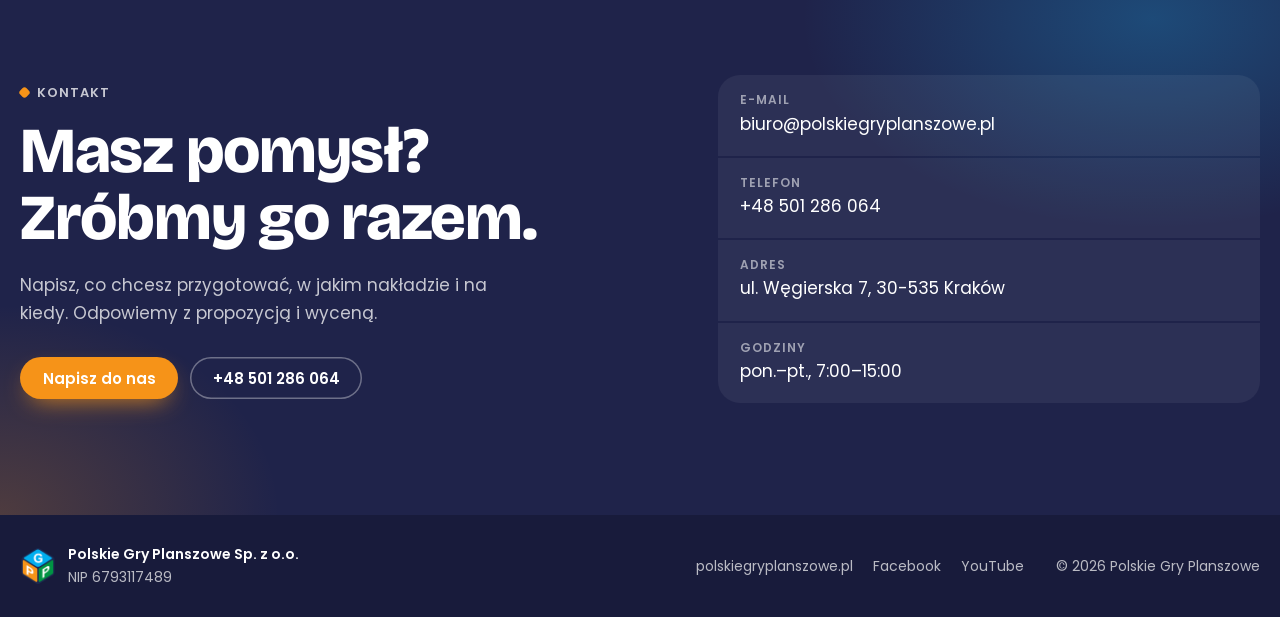
==== commit d5ad4879: "Usunięcie sekcji „Co robimy” Usunięta sekcja z kafelkami oferty, link w menu i nieużywane style.  Co" ====
--- a/index.html
+++ b/index.html
@@ -26,7 +26,6 @@
     </a>
     <nav class="nav" aria-label="Główna nawigacja">
       <a href="#realizacje">Realizacje</a>
-      <a href="#oferta">Co robimy</a>
       <a href="#kontakt">Kontakt</a>
     </nav>
     <a class="btn btn--dark btn--sm" href="#kontakt">Zapytaj o wycenę</a>
@@ -88,43 +87,6 @@
 
       <div class="grid" id="grid" aria-live="polite"></div>
       <p class="empty" id="empty" hidden>Nic nie znaleźliśmy. Spróbuj innego słowa albo wybierz „Wszystkie”.</p>
-    </div>
-  </section>
-
-  <section class="offer" id="oferta">
-    <div class="wrap">
-      <div class="section-head section-head--center">
-        <p class="eyebrow"><span class="dot dot--blue"></span> Co robimy</p>
-        <h2>Od pomysłu do gotowego produktu</h2>
-        <p class="section-head__lead">Projektujemy, przygotowujemy prototyp i produkujemy – od jednej sztuki po duże serie.</p>
-      </div>
-      <div class="offer__grid">
-        <article class="tile tile--blue">
-          <span class="tile__icon"><svg viewBox="0 0 24 24"><rect x="3" y="3" width="18" height="18" rx="3"/><circle cx="8.5" cy="8.5" r="1.3"/><circle cx="15.5" cy="15.5" r="1.3"/><circle cx="15.5" cy="8.5" r="1.3"/><circle cx="8.5" cy="15.5" r="1.3"/></svg></span>
-          <h3>Gry na zamówienie</h3>
-          <p>Gry planszowe, karciane i edukacyjne zaprojektowane od zera pod Twój temat i odbiorców.</p>
-        </article>
-        <article class="tile tile--orange">
-          <span class="tile__icon"><svg viewBox="0 0 24 24"><path d="M3 21h18M5 21V10l7-6 7 6v11"/><path d="M10 21v-6h4v6"/></svg></span>
-          <h3>Dla urzędów i instytucji</h3>
-          <p>Gry i upominki promujące region, historię i lokalne atrakcje – dla urzędów, muzeów i fundacji.</p>
-        </article>
-        <article class="tile tile--green">
-          <span class="tile__icon"><svg viewBox="0 0 24 24"><path d="M12 3c4 3 6 6.5 6 10a6 6 0 0 1-12 0c0-3.5 2-7 6-10Z"/><path d="M12 21V11"/></svg></span>
-          <h3>Produkty z drewna</h3>
-          <p>Figurki, obrazy, medaliony, magnesy i dekoracje wycinane laserowo z pełnokolorowym nadrukiem.</p>
-        </article>
-        <article class="tile tile--navy">
-          <span class="tile__icon"><svg viewBox="0 0 24 24"><rect x="3" y="7" width="18" height="13" rx="2"/><path d="M8 7V5a2 2 0 0 1 2-2h4a2 2 0 0 1 2 2v2"/><path d="M3 13h18"/></svg></span>
-          <h3>Dla firm</h3>
-          <p>Gadżety, upominki świąteczne i gry integracyjne w barwach Twojej marki.</p>
-        </article>
-        <article class="tile tile--blue">
-          <span class="tile__icon"><svg viewBox="0 0 24 24"><rect x="2" y="5" width="20" height="14" rx="2"/><path d="M2 12h20M12 5v14"/></svg></span>
-          <h3>Gry wielkoformatowe</h3>
-          <p>Plansze i pionki w dużej skali na festyny, pikniki, szkolenia i wydarzenia plenerowe.</p>
-        </article>
-      </div>
     </div>
   </section>
 
--- a/assets/css/style.css
+++ b/assets/css/style.css
@@ -242,23 +242,6 @@
 
 .empty { text-align: center; color: var(--muted); padding: 48px 0; }
 
-/* ---------- Offer ---------- */
-.offer { padding: clamp(64px, 9vw, 112px) 0; background: var(--surface); border-block: 1px solid var(--line); }
-.offer__grid { display: grid; grid-template-columns: repeat(auto-fit, minmax(210px, 1fr)); gap: 18px; margin-top: 44px; }
-.tile {
-  padding: 26px 24px 28px; border-radius: var(--radius); background: var(--bg);
-  transition: transform .4s var(--ease), box-shadow .4s var(--ease);
-}
-.tile:hover { transform: translateY(-4px); box-shadow: var(--shadow-sm); }
-.tile__icon { display: grid; place-items: center; width: 52px; height: 52px; border-radius: 16px; color: #fff; margin-bottom: 20px; }
-.tile__icon svg { width: 26px; height: 26px; }
-.tile--blue .tile__icon { background: var(--blue); }
-.tile--orange .tile__icon { background: var(--orange); }
-.tile--green .tile__icon { background: var(--green); }
-.tile--navy .tile__icon { background: var(--navy); }
-.tile h3 { font-size: 21px; margin-bottom: 10px; }
-.tile p { margin: 0; color: var(--ink-2); font-size: 15px; }
-
 /* ---------- Contact ---------- */
 .contact {
   position: relative; overflow: hidden; padding: clamp(64px, 9vw, 112px) 0;
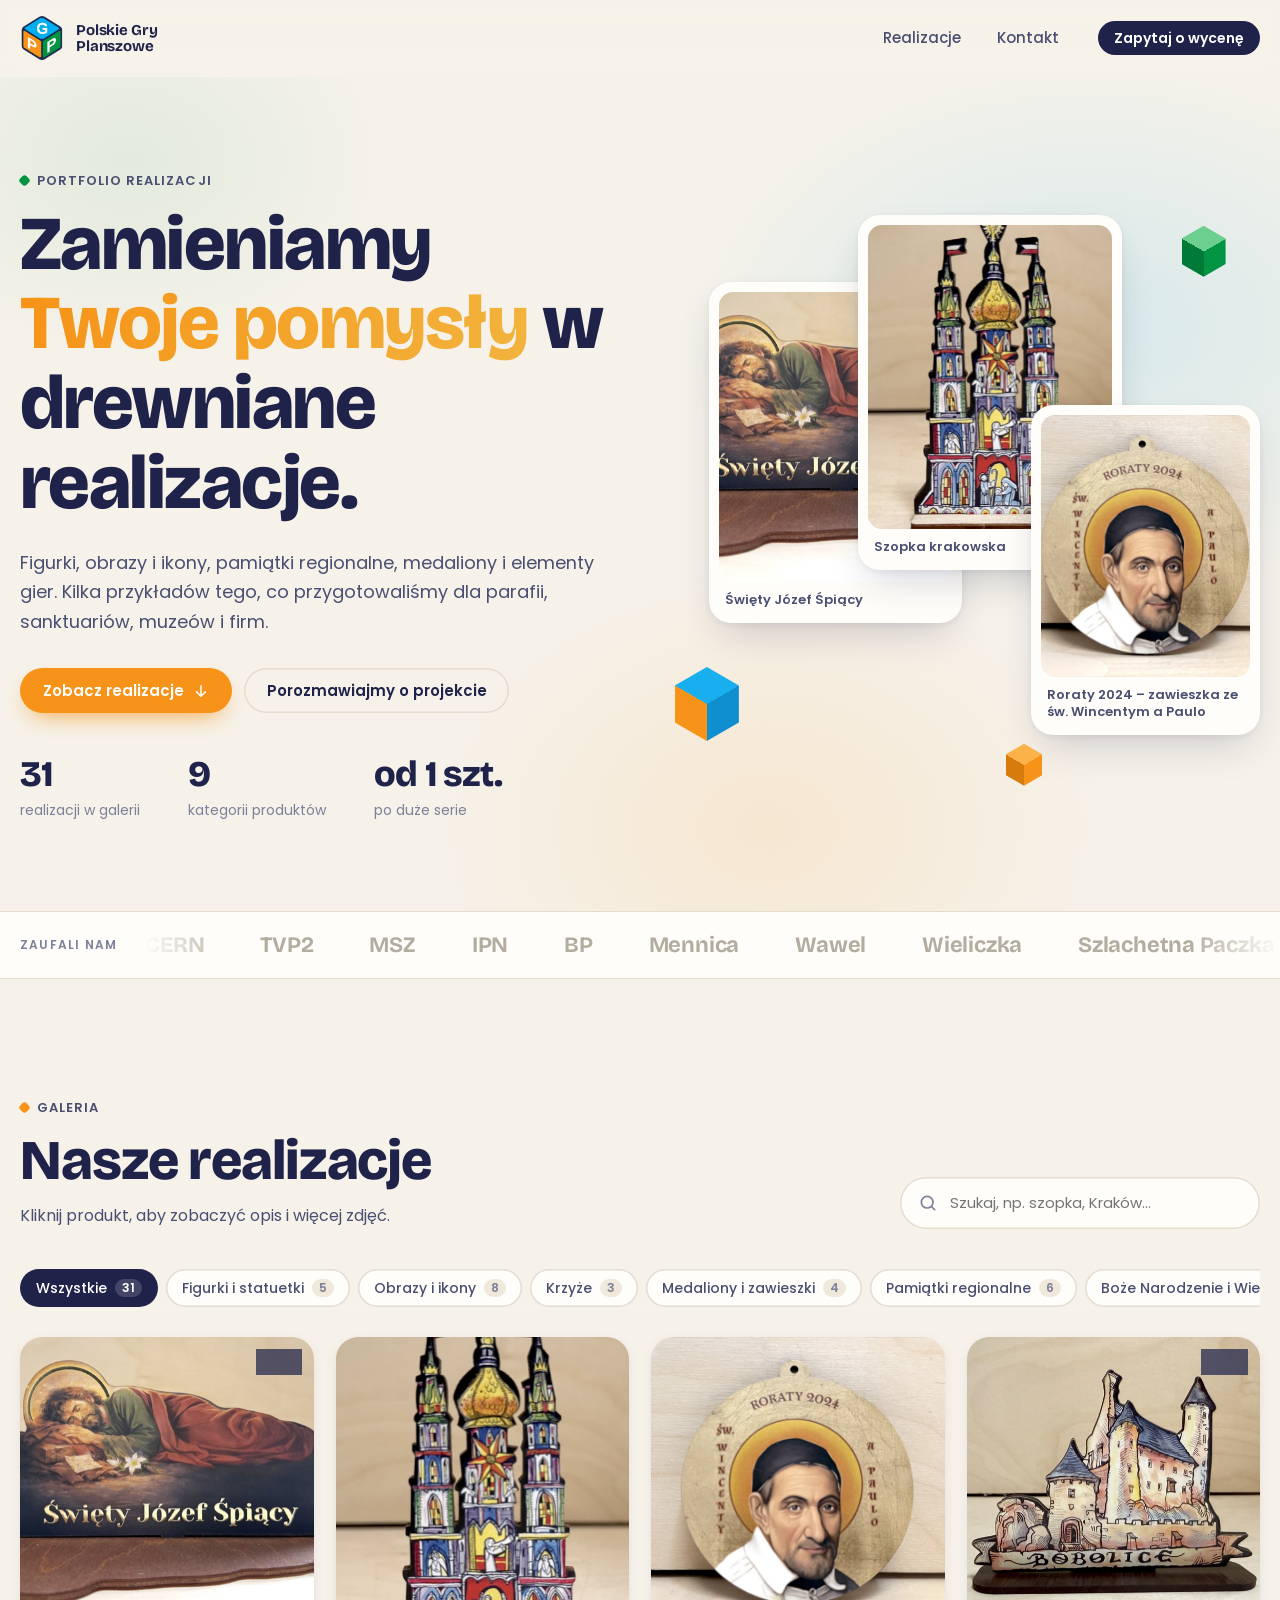
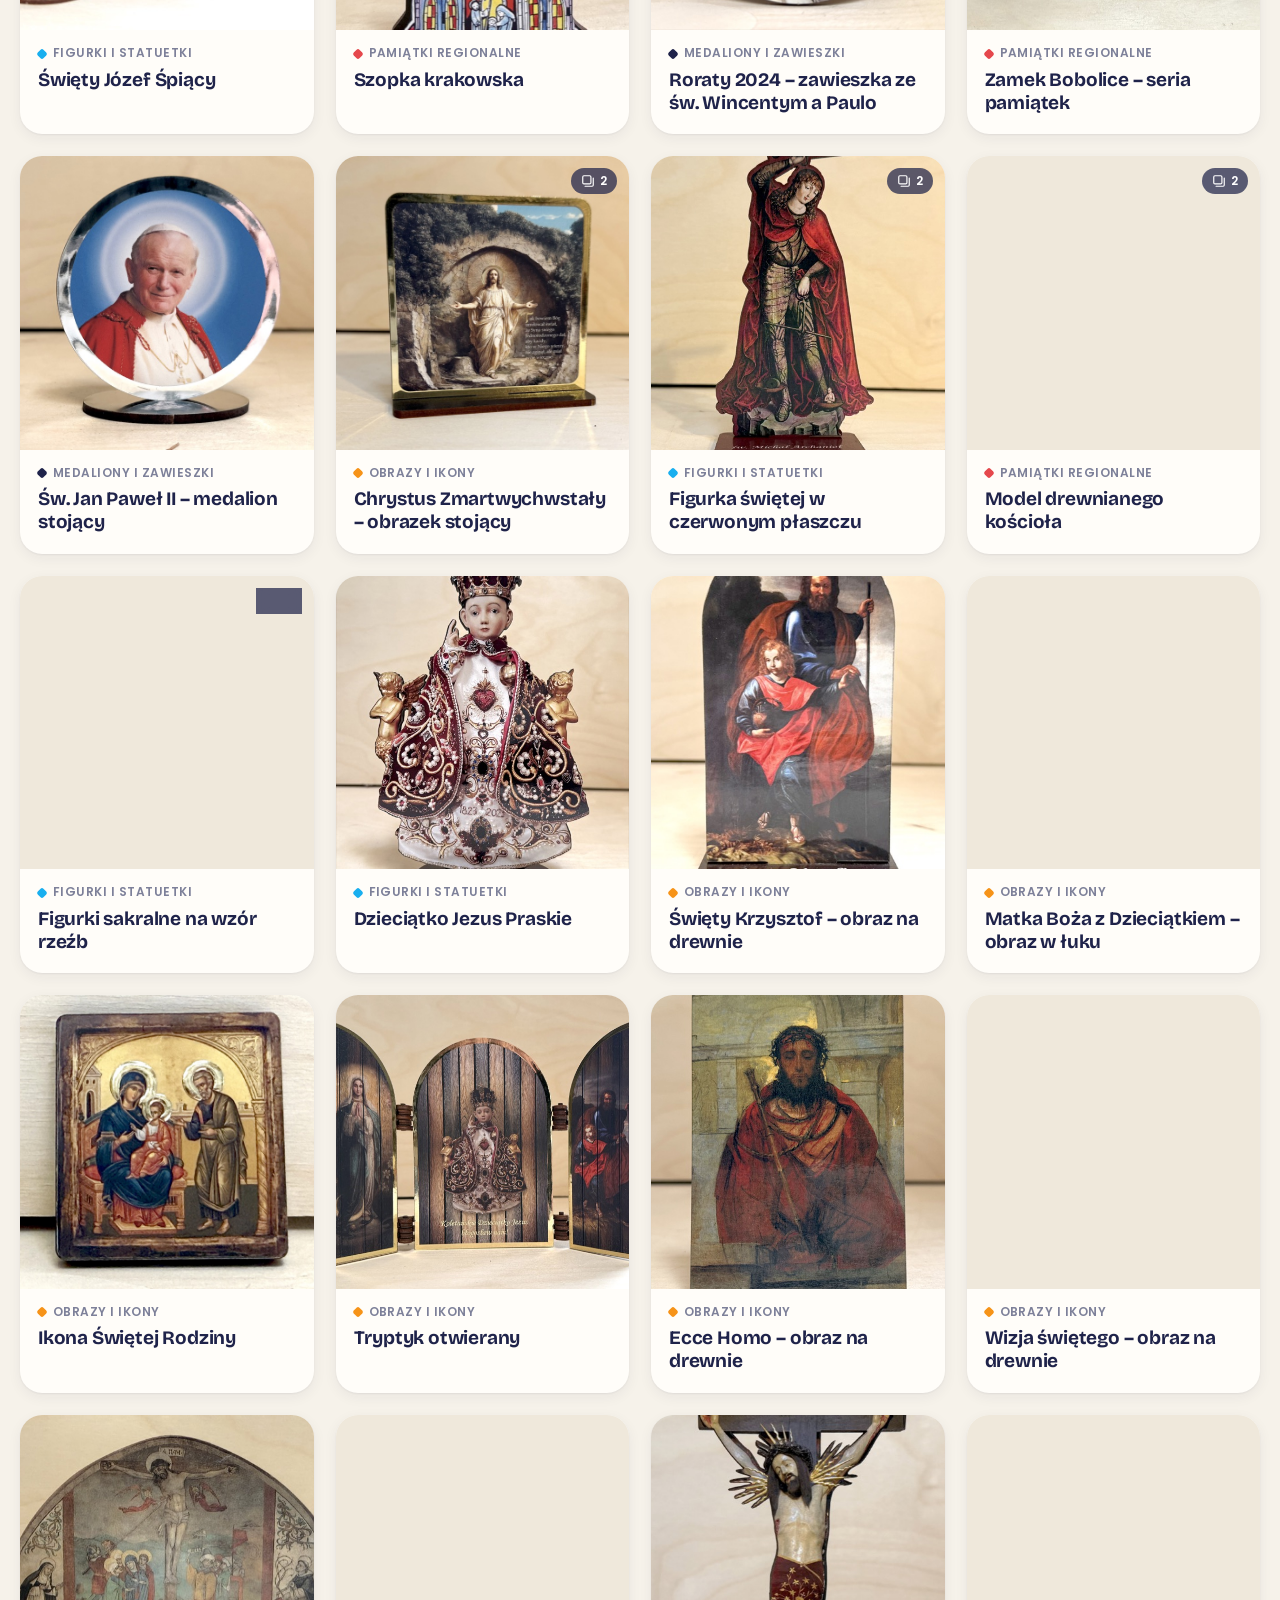
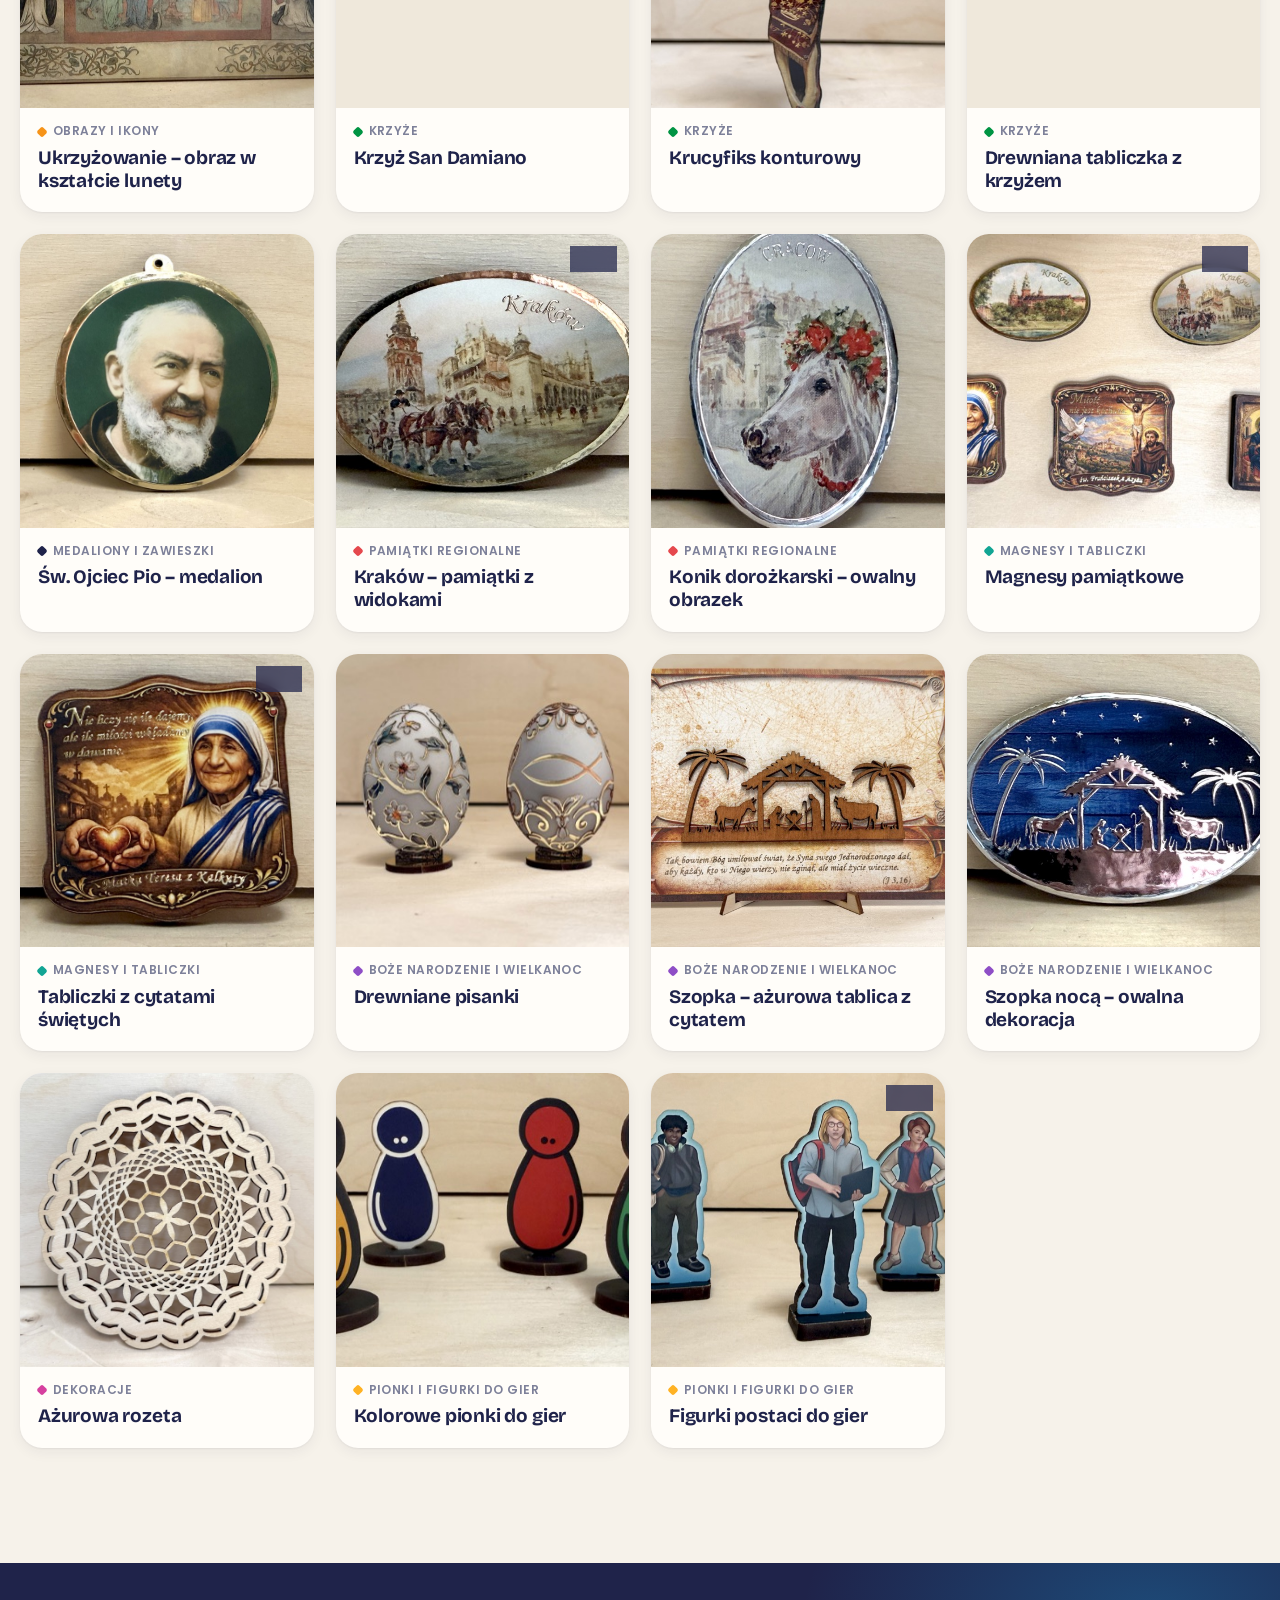
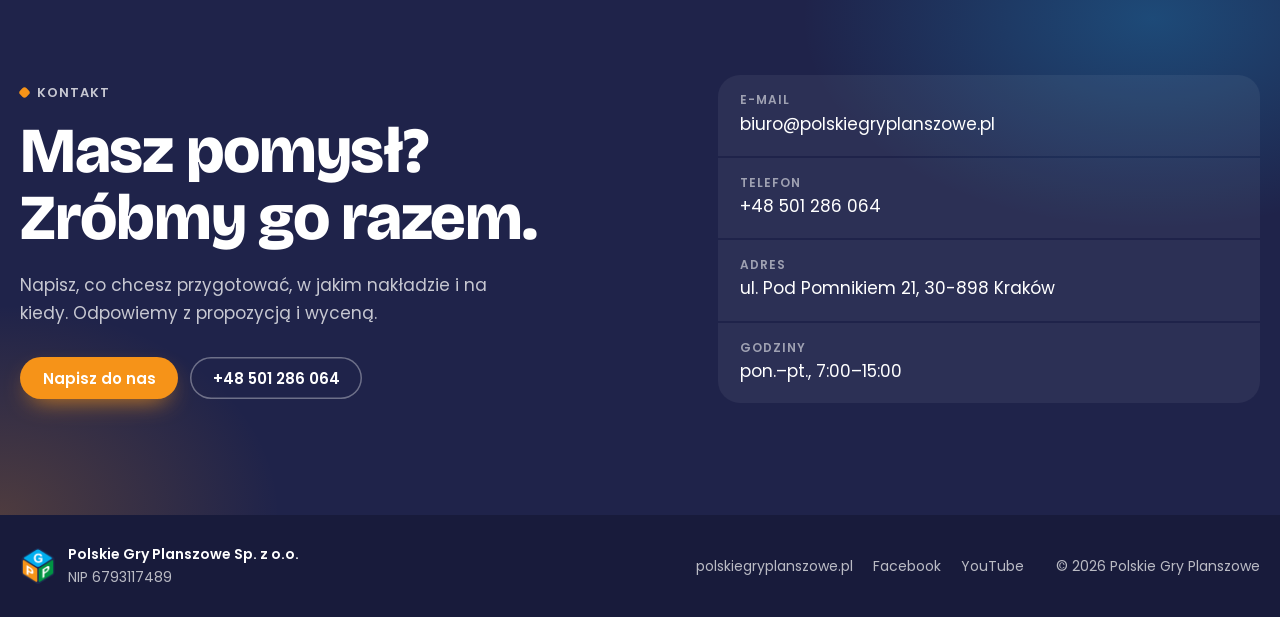
==== commit a8b5f460: "Nowy adres firmy: ul. Pod Pomnikiem 21, 30-898 Kraków Co-Authored-By: Claude Opus 5.5 <noreply@anthr" ====
--- a/index.html
+++ b/index.html
@@ -104,7 +104,7 @@
       <ul class="contact__list">
         <li><span>E-mail</span><a href="mailto:biuro@polskiegryplanszowe.pl">biuro@polskiegryplanszowe.pl</a></li>
         <li><span>Telefon</span><a href="tel:+48501286064">+48 501 286 064</a></li>
-        <li><span>Adres</span>ul. Węgierska 7, 30-535 Kraków</li>
+        <li><span>Adres</span>ul. Pod Pomnikiem 21, 30-898 Kraków</li>
         <li><span>Godziny</span>pon.–pt., 7:00–15:00</li>
       </ul>
     </div>
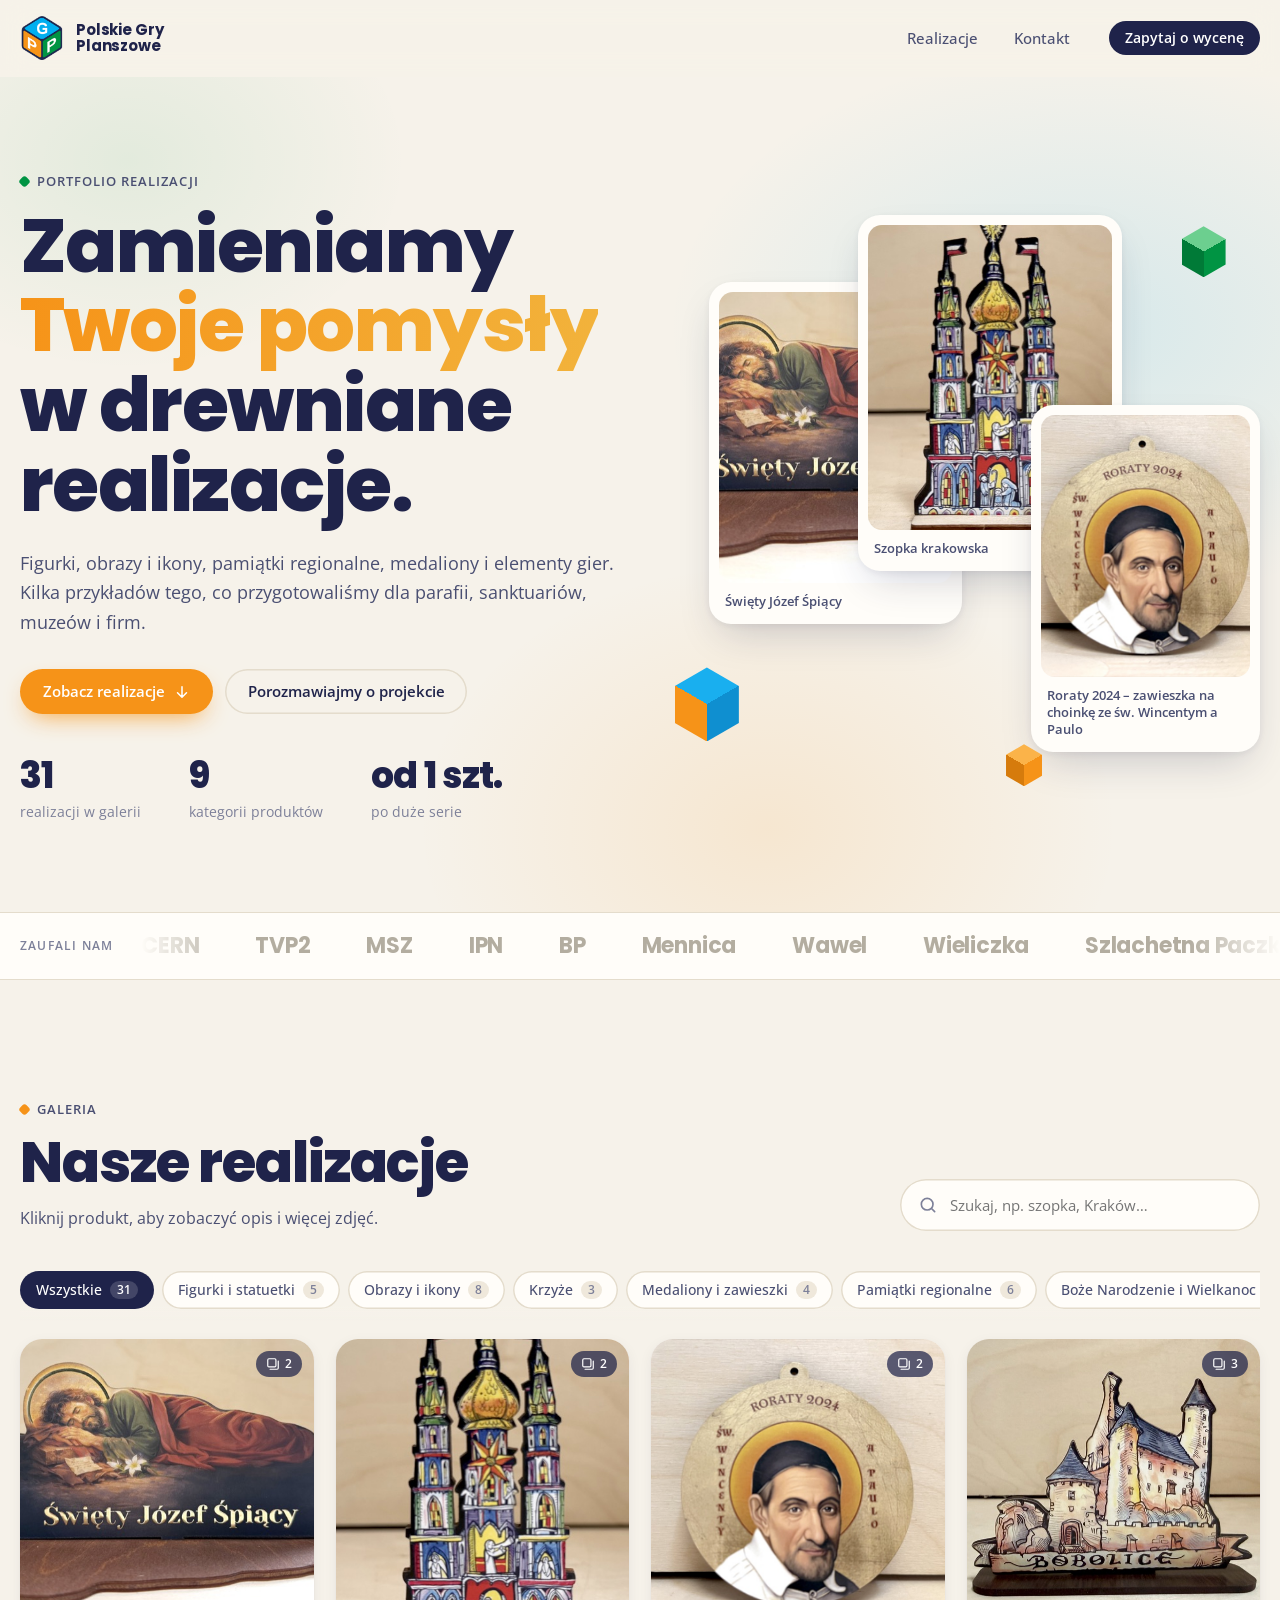
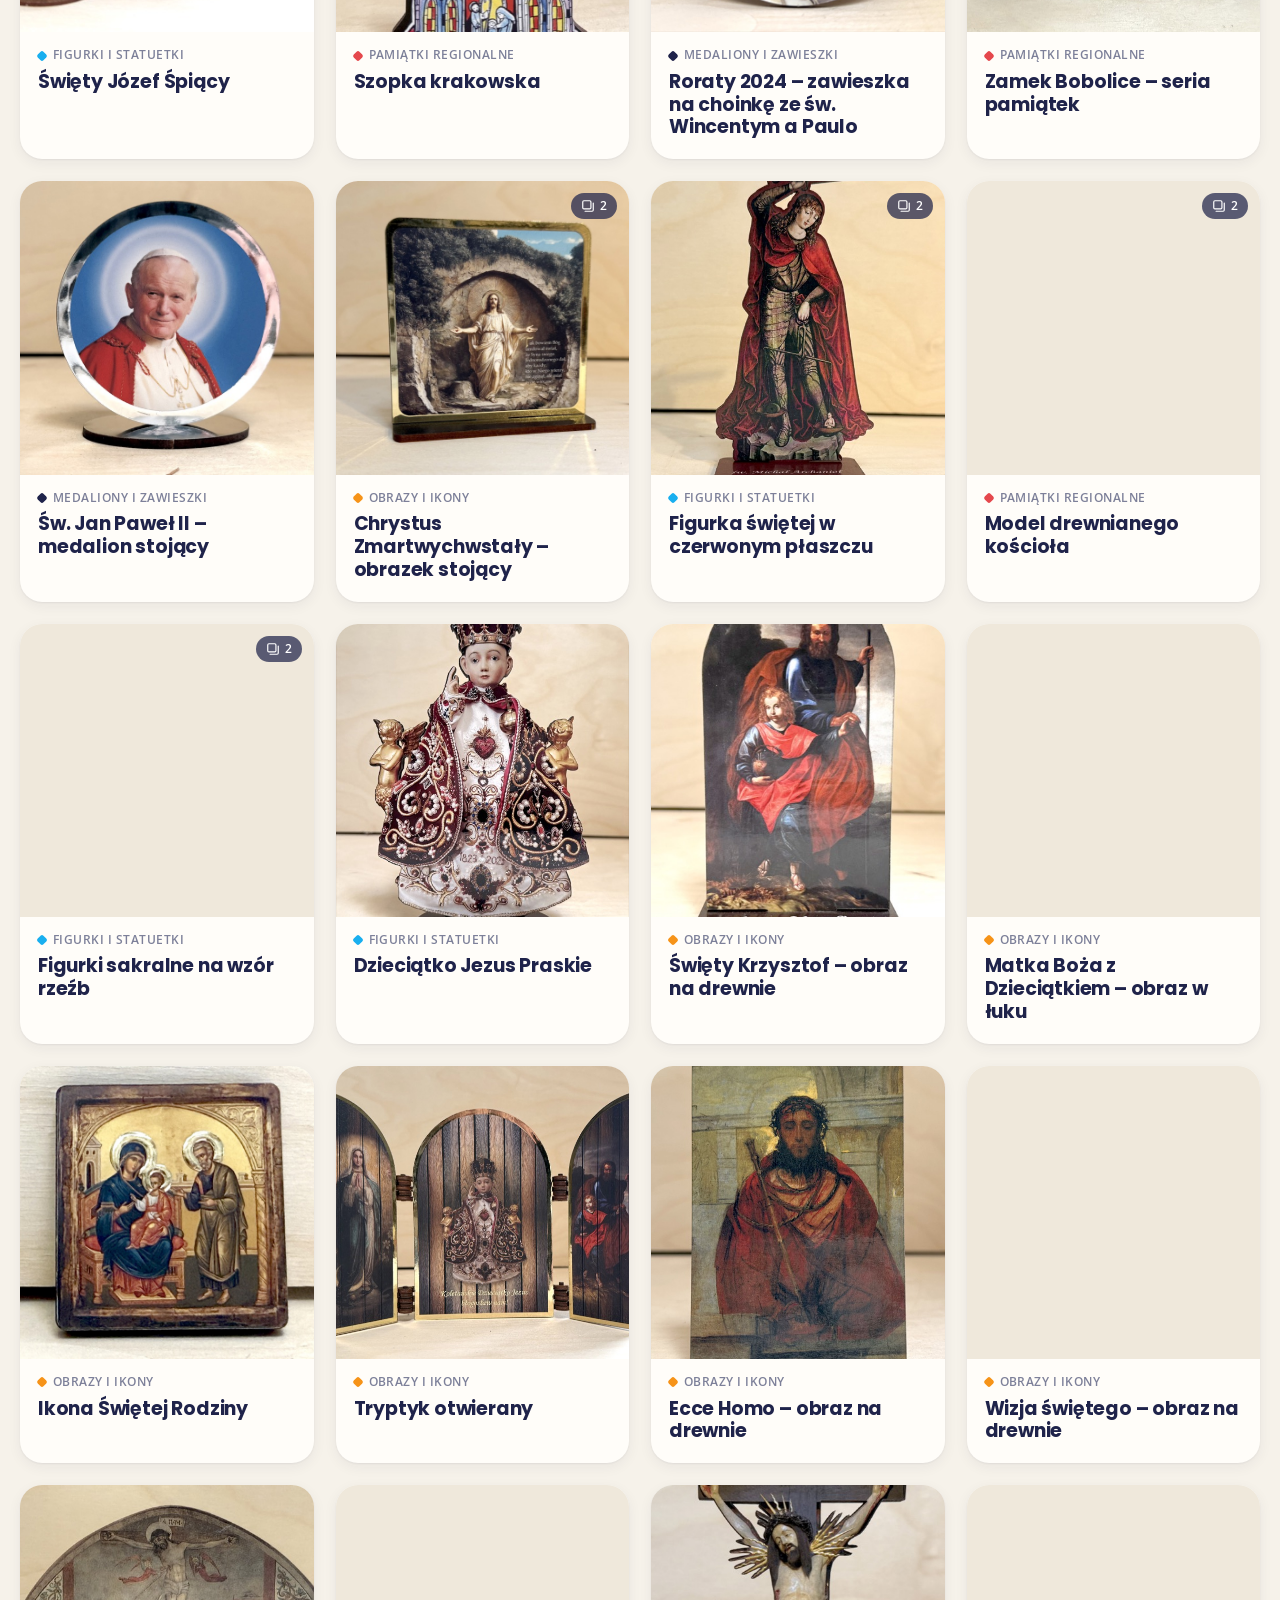
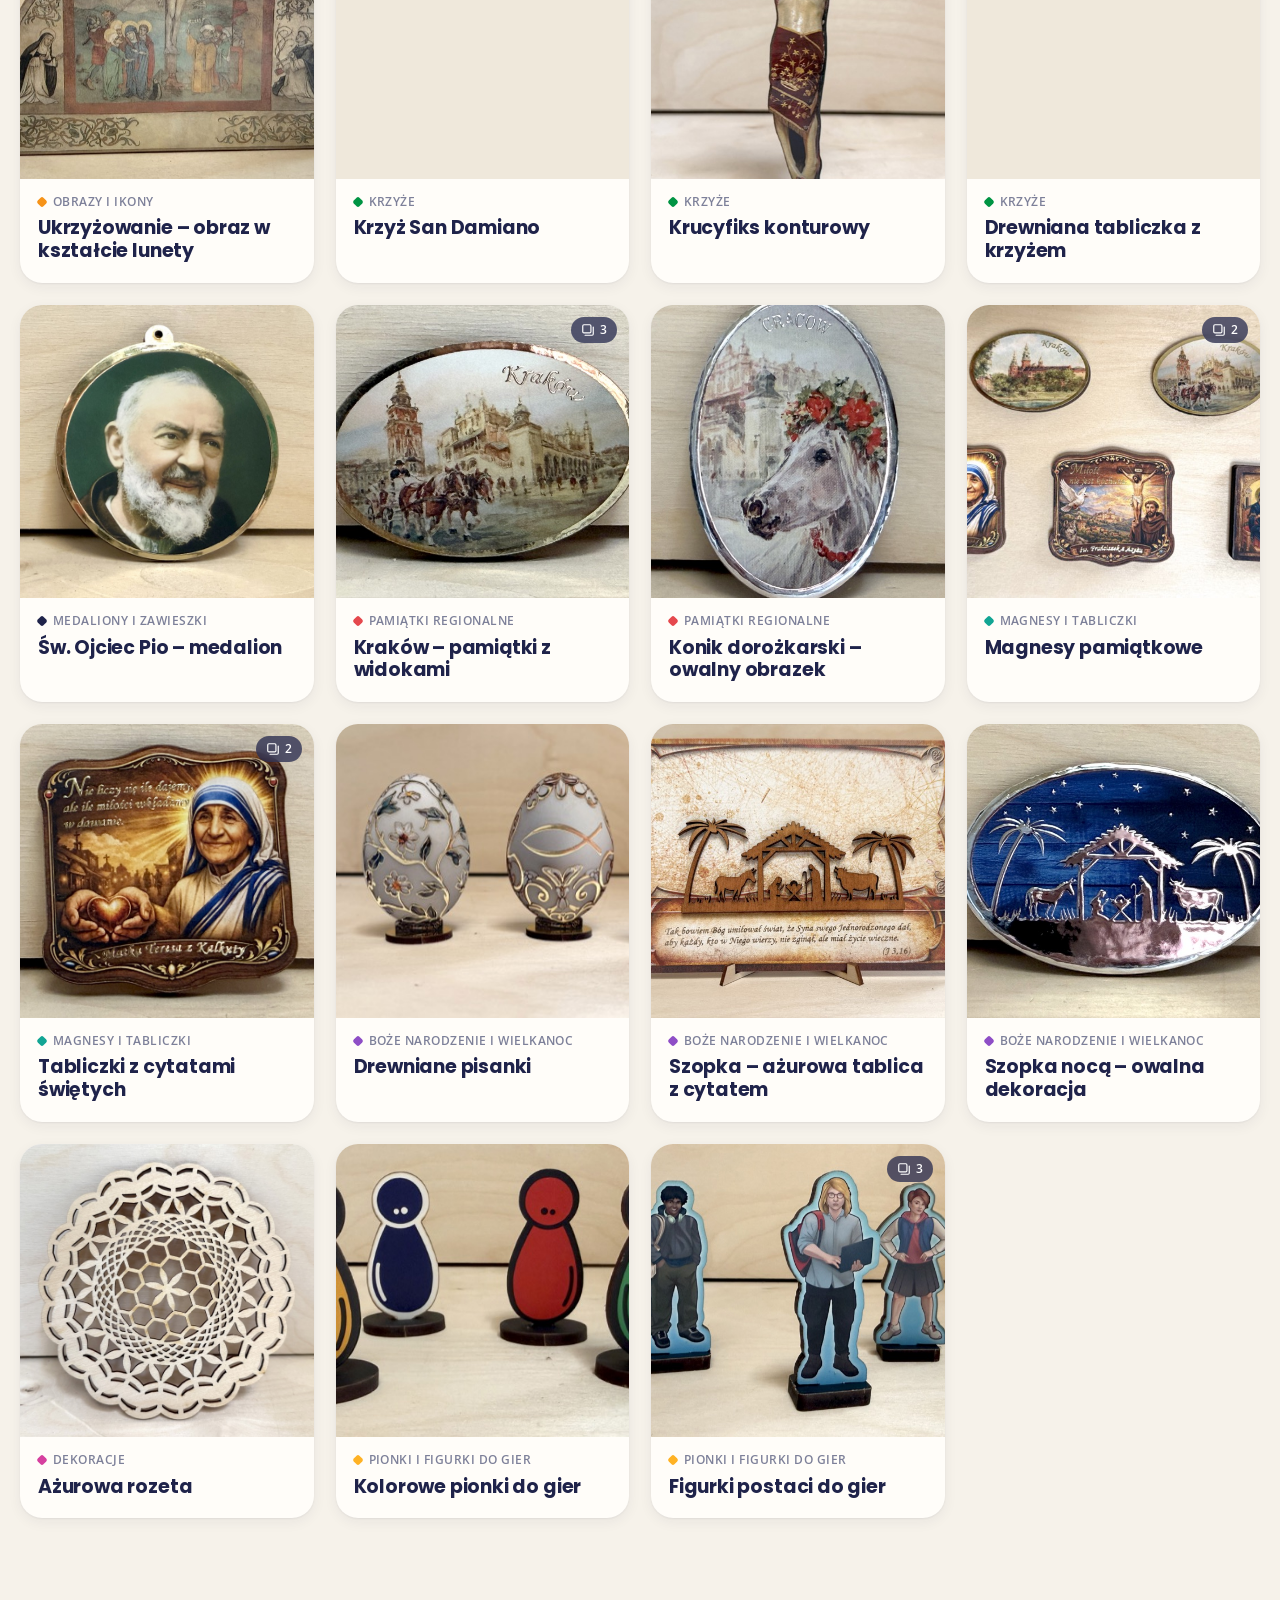
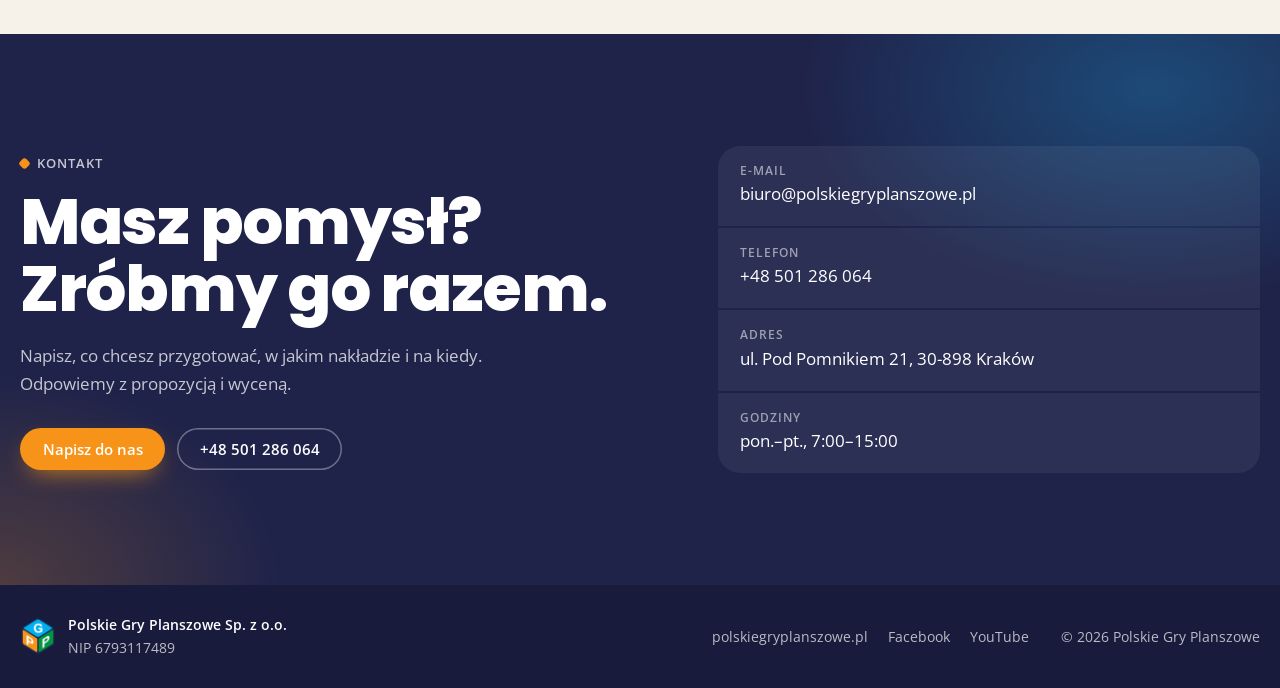
==== commit e0309e25: "Czcionki jak na polskiegryplanszowe.pl: Poppins i Open Sans Nagłówki w Poppins, tekst w Open Sans (s" ====
--- a/index.html
+++ b/index.html
@@ -13,7 +13,7 @@
   <link rel="apple-touch-icon" href="images/brand/apple-touch-icon.png">
   <link rel="preconnect" href="https://fonts.googleapis.com">
   <link rel="preconnect" href="https://fonts.gstatic.com" crossorigin>
-  <link href="https://fonts.googleapis.com/css2?family=Bricolage+Grotesque:opsz,wght@12..96,500;12..96,700;12..96,800&family=Poppins:wght@400;500;600&display=swap" rel="stylesheet">
+  <link href="https://fonts.googleapis.com/css2?family=Poppins:wght@500;600;700;800&family=Open+Sans:wght@400;500;600;700&display=swap" rel="stylesheet">
   <link rel="stylesheet" href="assets/css/style.css">
 </head>
 <body>
--- a/assets/css/style.css
+++ b/assets/css/style.css
@@ -16,8 +16,8 @@
   --shadow-sm: 0 1px 2px rgba(31, 35, 74, .06), 0 4px 14px rgba(31, 35, 74, .06);
   --shadow: 0 2px 6px rgba(31, 35, 74, .06), 0 18px 40px -12px rgba(31, 35, 74, .22);
   --ease: cubic-bezier(.2, .8, .2, 1);
-  --display: "Bricolage Grotesque", "Poppins", system-ui, sans-serif;
-  --body: "Poppins", system-ui, -apple-system, "Segoe UI", sans-serif;
+  --display: "Poppins", system-ui, sans-serif;
+  --body: "Open Sans", system-ui, -apple-system, "Segoe UI", sans-serif;
 }
 
 *, *::before, *::after { box-sizing: border-box; }
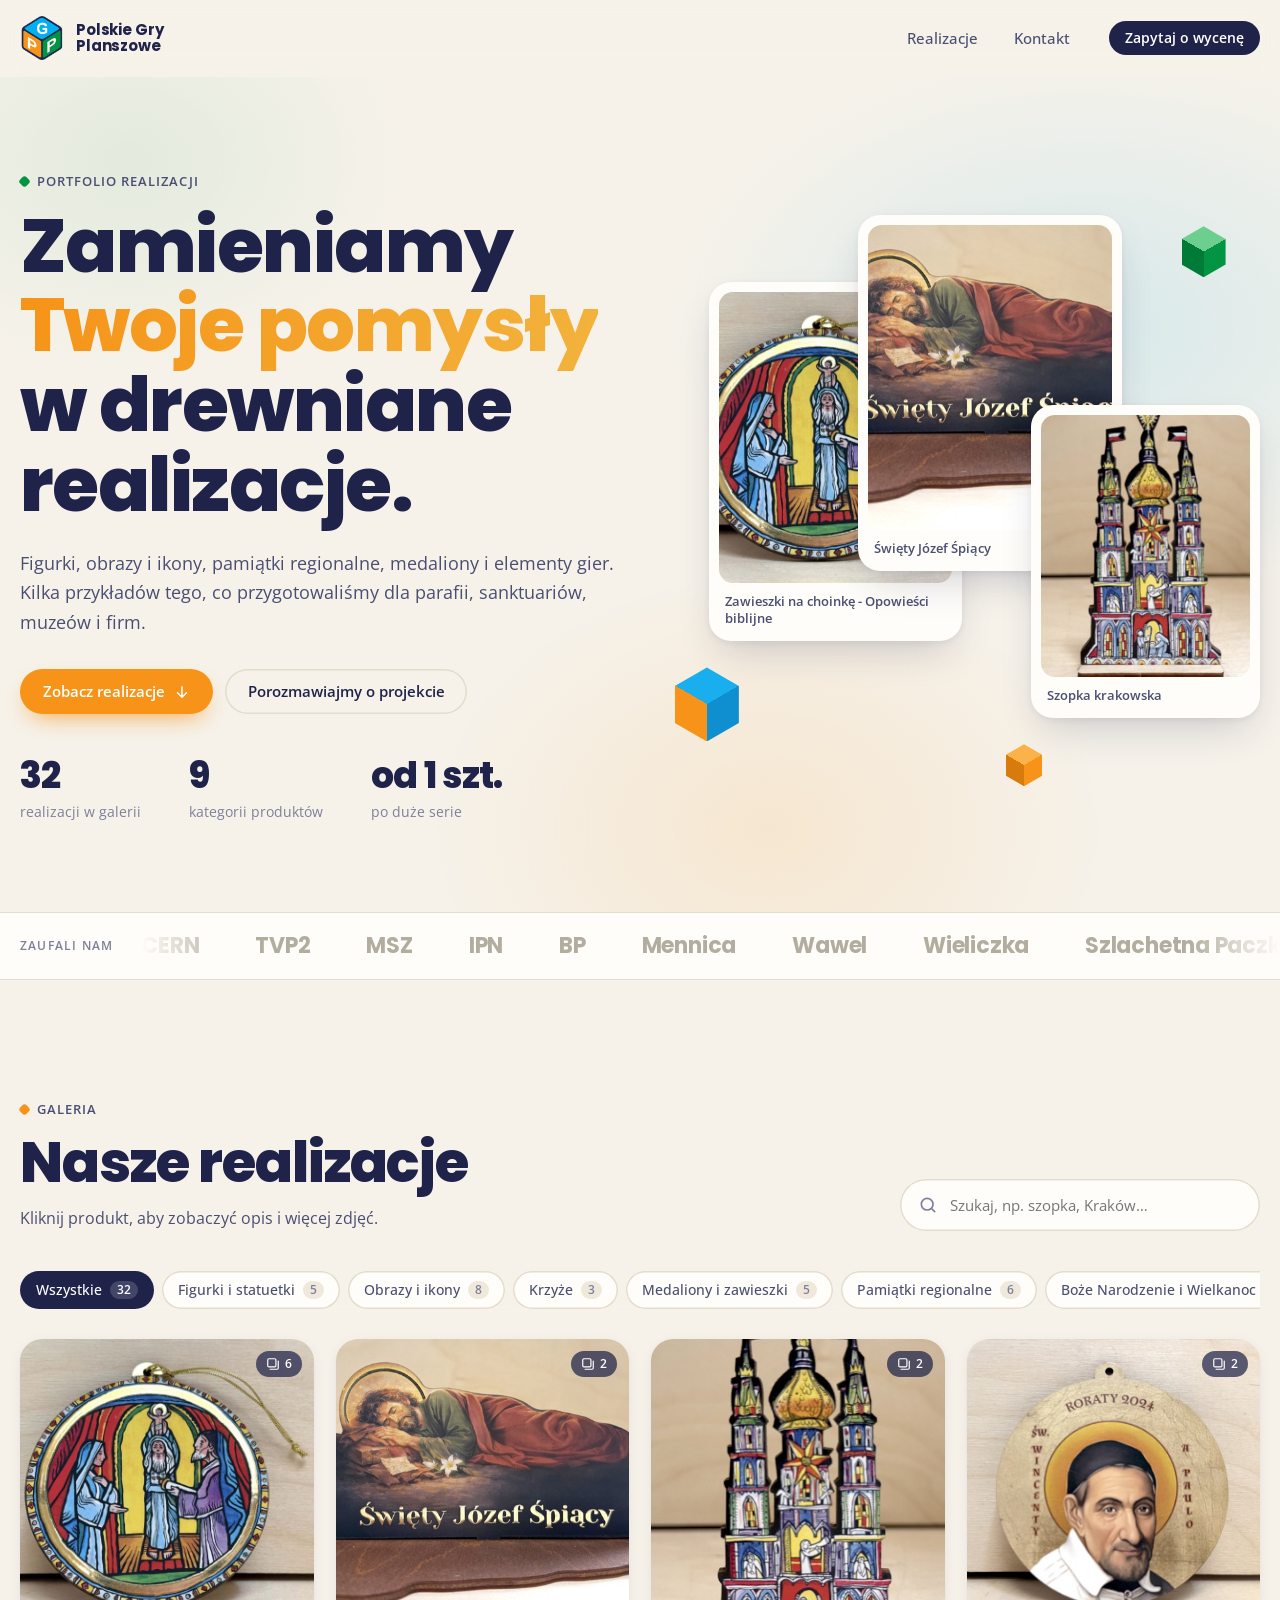
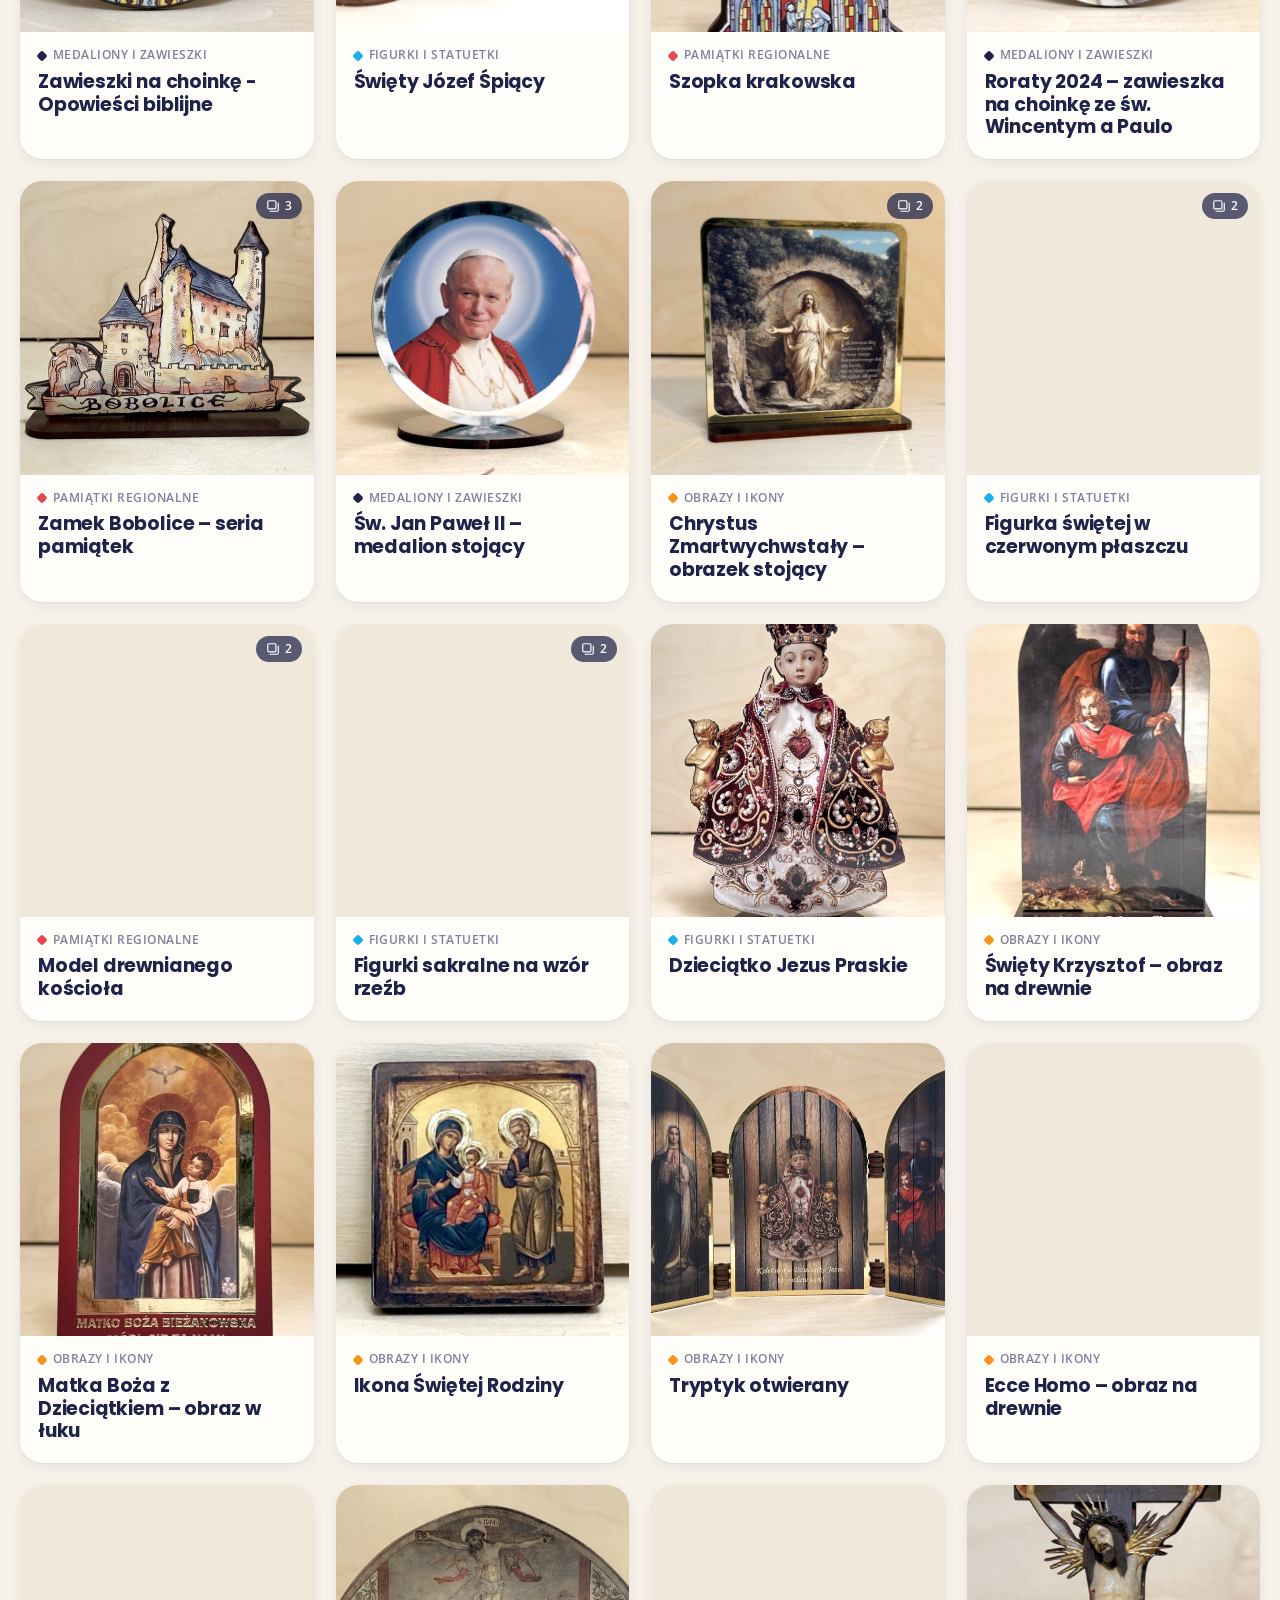
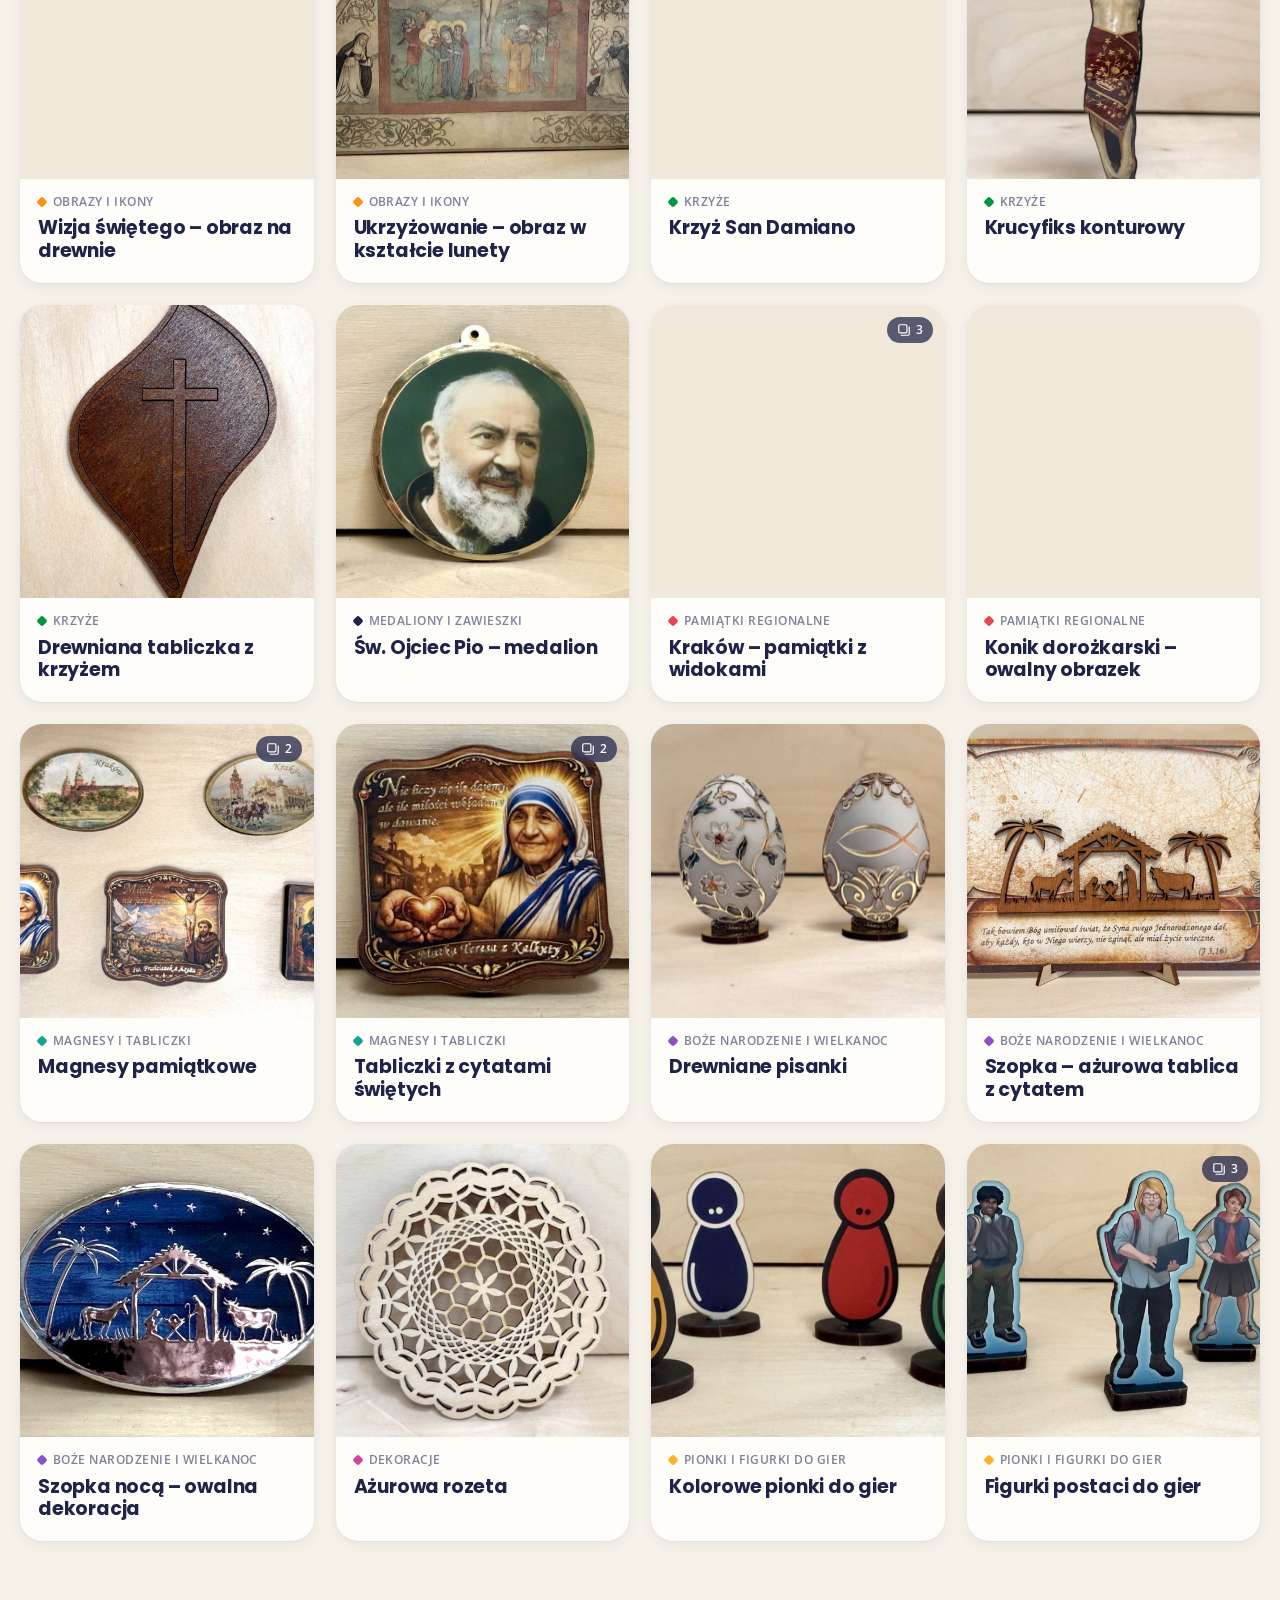
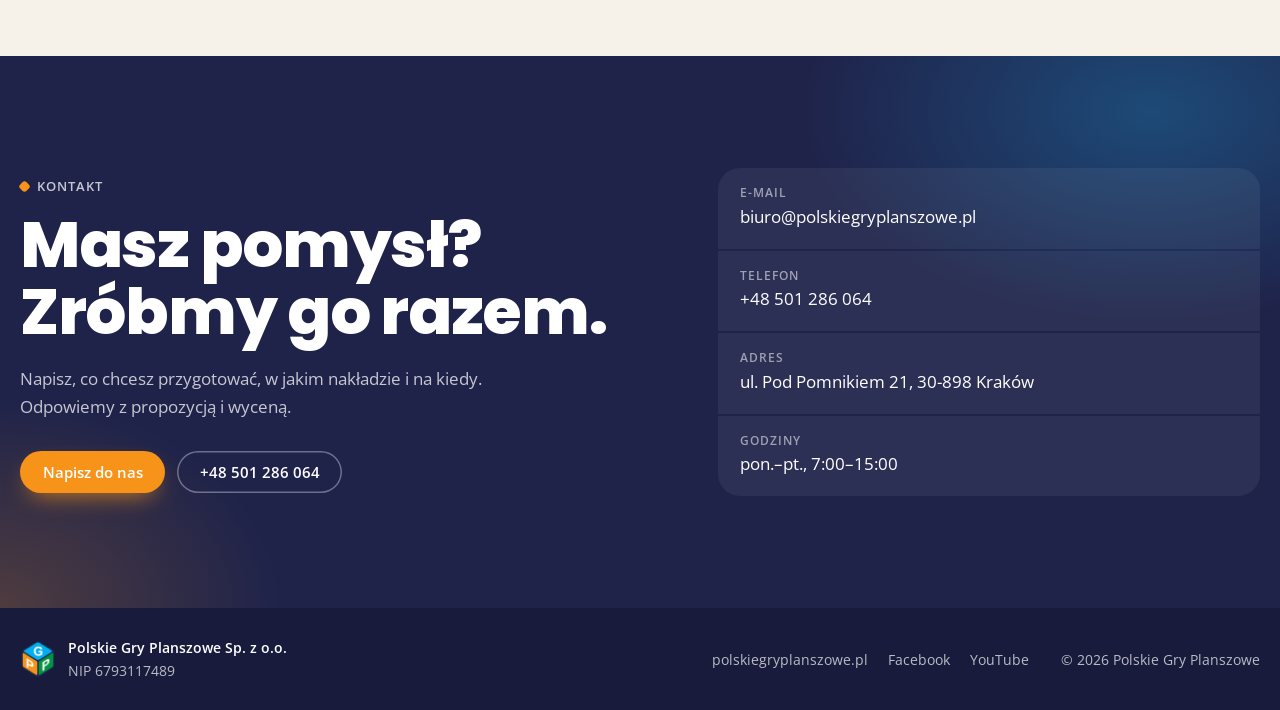
==== commit 1e9e81ab: "SEO: podgląd linku, dane firmy dla Google, robots.txt i sitemap.xml - nowy tytuł i opis strony, adre" ====
--- a/index.html
+++ b/index.html
@@ -3,11 +3,73 @@
 <head>
   <meta charset="utf-8">
   <meta name="viewport" content="width=device-width, initial-scale=1">
-  <title>Nasze realizacje – Polskie Gry Planszowe</title>
-  <meta name="description" content="Przykłady realizacji Polskich Gier Planszowych: drewniane figurki, obrazy i ikony, pamiątki regionalne, medaliony, magnesy i elementy gier wykonywane na zamówienie.">
-  <meta property="og:title" content="Nasze realizacje – Polskie Gry Planszowe">
-  <meta property="og:description" content="Drewniane figurki, obrazy, pamiątki i elementy gier – zobacz, co dla Ciebie wykonamy.">
-  <meta property="og:image" content="images/produkty/img-2907.jpg">
+  <title>Realizacje z drewna na zamówienie | Polskie Gry Planszowe</title>
+  <meta name="description" content="Drewniane figurki, obrazy i ikony, pamiątki regionalne, medaliony, zawieszki, magnesy i elementy gier na zamówienie. Realizacje dla parafii, muzeów i firm – Kraków.">
+  <link rel="canonical" href="https://pgprealizacje.pl/">
+  <meta name="robots" content="index, follow, max-image-preview:large">
+
+  <meta property="og:type" content="website">
+  <meta property="og:site_name" content="Polskie Gry Planszowe">
+  <meta property="og:locale" content="pl_PL">
+  <meta property="og:url" content="https://pgprealizacje.pl/">
+  <meta property="og:title" content="Nasze realizacje z drewna – Polskie Gry Planszowe">
+  <meta property="og:description" content="Figurki, obrazy i ikony, pamiątki regionalne, medaliony i elementy gier na zamówienie. Zobacz, co dla Ciebie wykonamy.">
+  <meta property="og:image" content="https://pgprealizacje.pl/images/brand/og-image.jpg">
+  <meta property="og:image:width" content="1200">
+  <meta property="og:image:height" content="630">
+  <meta property="og:image:alt" content="Drewniane realizacje Polskich Gier Planszowych: obraz św. Józefa, szopka krakowska i zawieszka">
+  <meta name="twitter:card" content="summary_large_image">
+  <meta name="twitter:title" content="Nasze realizacje z drewna – Polskie Gry Planszowe">
+  <meta name="twitter:description" content="Figurki, obrazy i ikony, pamiątki regionalne, medaliony i elementy gier na zamówienie.">
+  <meta name="twitter:image" content="https://pgprealizacje.pl/images/brand/og-image.jpg">
+
+  <script type="application/ld+json">
+  {
+    "@context": "https://schema.org",
+    "@graph": [
+      {
+        "@type": "LocalBusiness",
+        "@id": "https://pgprealizacje.pl/#firma",
+        "name": "Polskie Gry Planszowe Sp. z o.o.",
+        "alternateName": "Polskie Gry Planszowe",
+        "url": "https://pgprealizacje.pl/",
+        "logo": "https://pgprealizacje.pl/images/brand/apple-touch-icon.png",
+        "image": "https://pgprealizacje.pl/images/brand/og-image.jpg",
+        "description": "Drewniane figurki, obrazy i ikony, pamiątki regionalne, medaliony, magnesy i elementy gier na zamówienie.",
+        "email": "biuro@polskiegryplanszowe.pl",
+        "telephone": "+48 501 286 064",
+        "taxID": "6793117489",
+        "address": {
+          "@type": "PostalAddress",
+          "streetAddress": "ul. Pod Pomnikiem 21",
+          "postalCode": "30-898",
+          "addressLocality": "Kraków",
+          "addressCountry": "PL"
+        },
+        "openingHoursSpecification": {
+          "@type": "OpeningHoursSpecification",
+          "dayOfWeek": ["Monday", "Tuesday", "Wednesday", "Thursday", "Friday"],
+          "opens": "07:00",
+          "closes": "15:00"
+        },
+        "sameAs": [
+          "https://polskiegryplanszowe.pl",
+          "https://www.facebook.com/PolskieGryPlanszowe",
+          "https://www.youtube.com/PolskieGryPlanszoweKrakow"
+        ]
+      },
+      {
+        "@type": "WebSite",
+        "@id": "https://pgprealizacje.pl/#strona",
+        "url": "https://pgprealizacje.pl/",
+        "name": "Realizacje – Polskie Gry Planszowe",
+        "inLanguage": "pl-PL",
+        "publisher": { "@id": "https://pgprealizacje.pl/#firma" }
+      }
+    ]
+  }
+  </script>
+
   <meta name="theme-color" content="#f6f2ea">
   <link rel="icon" type="image/png" href="images/brand/favicon-32.png">
   <link rel="apple-touch-icon" href="images/brand/apple-touch-icon.png">
